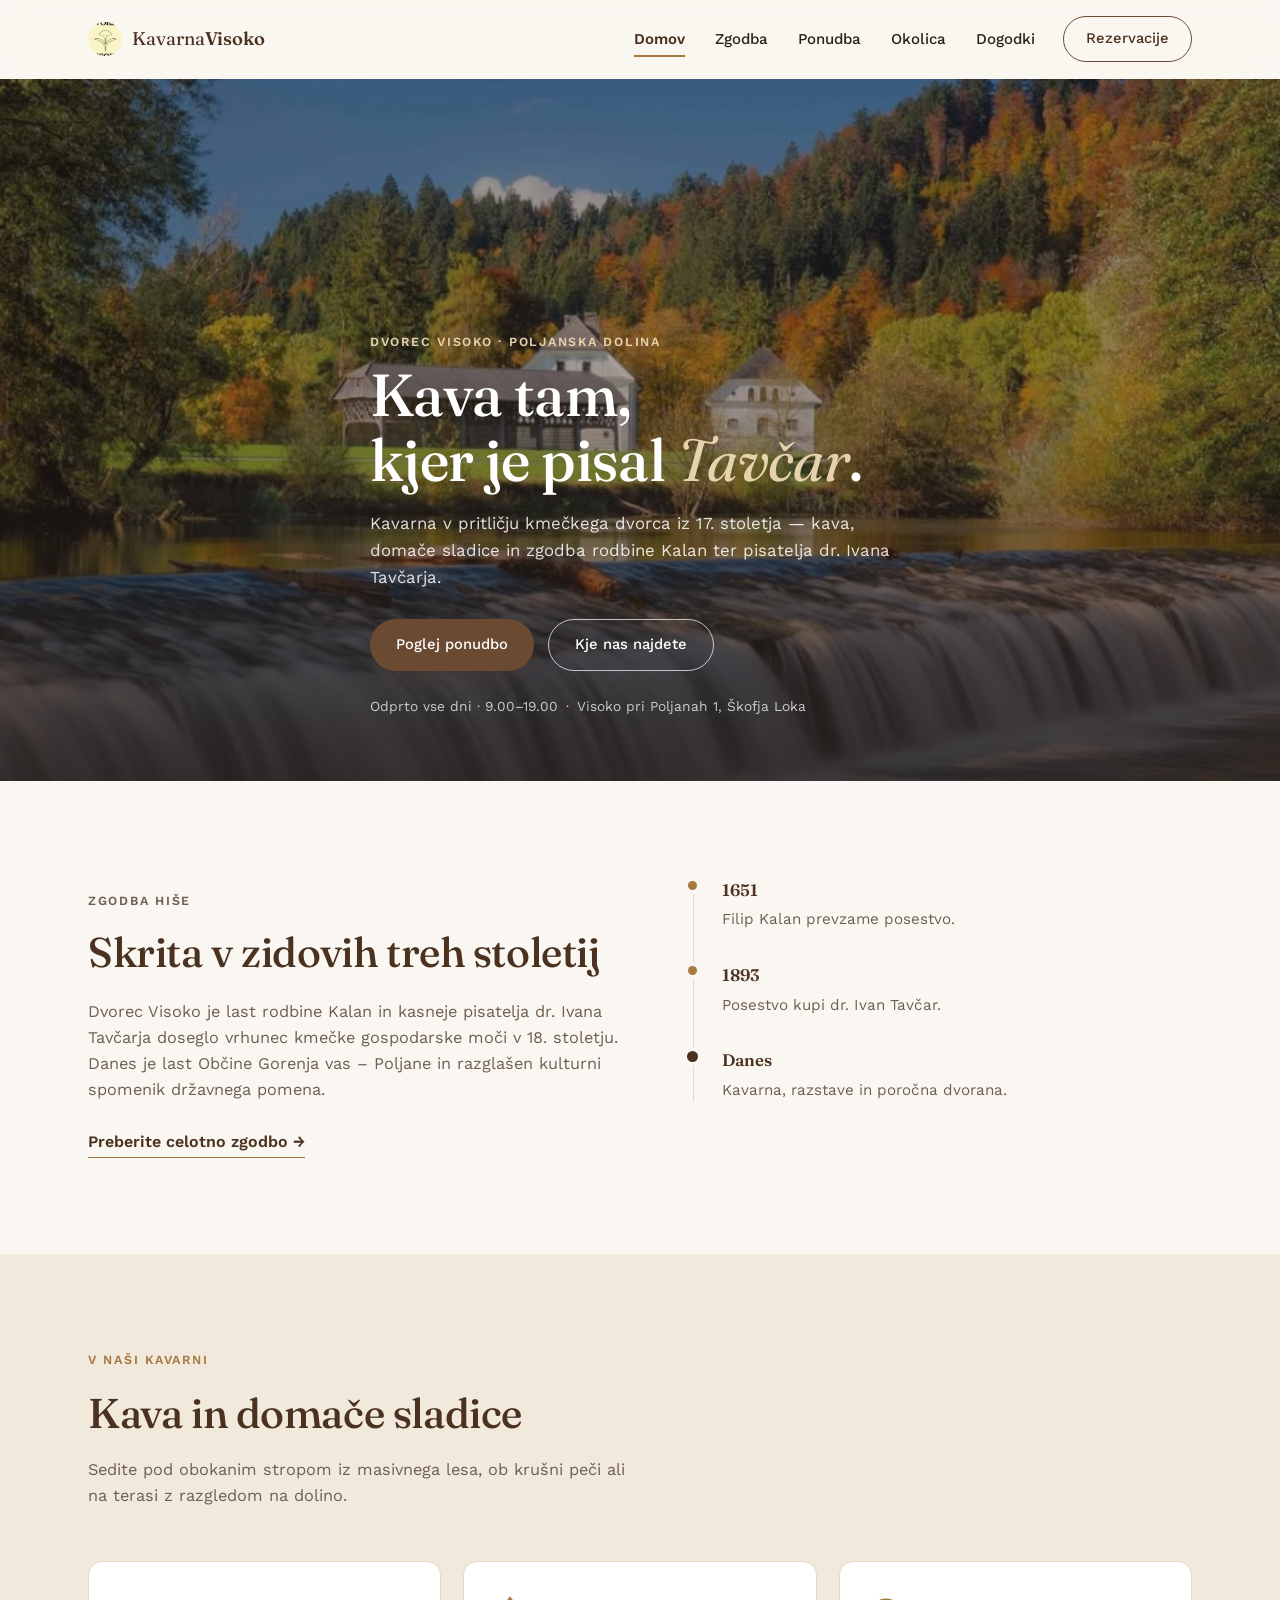
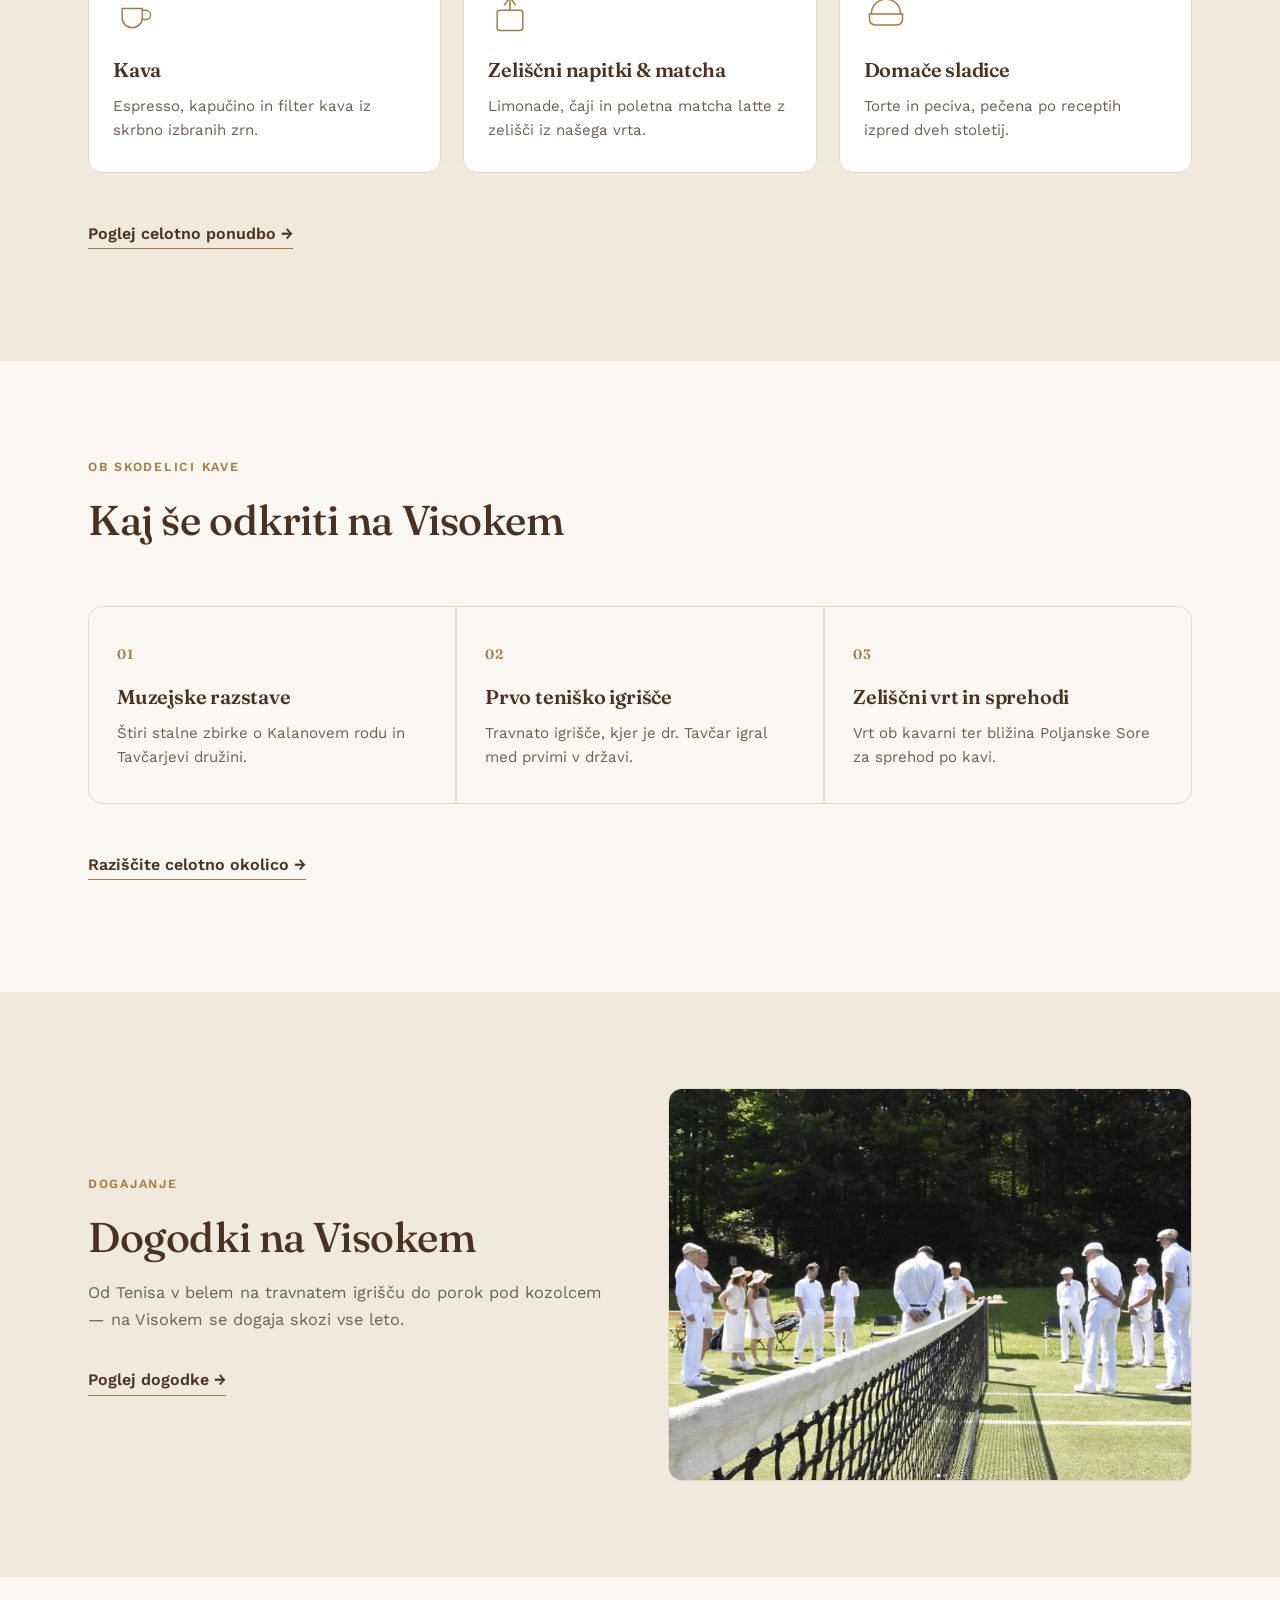
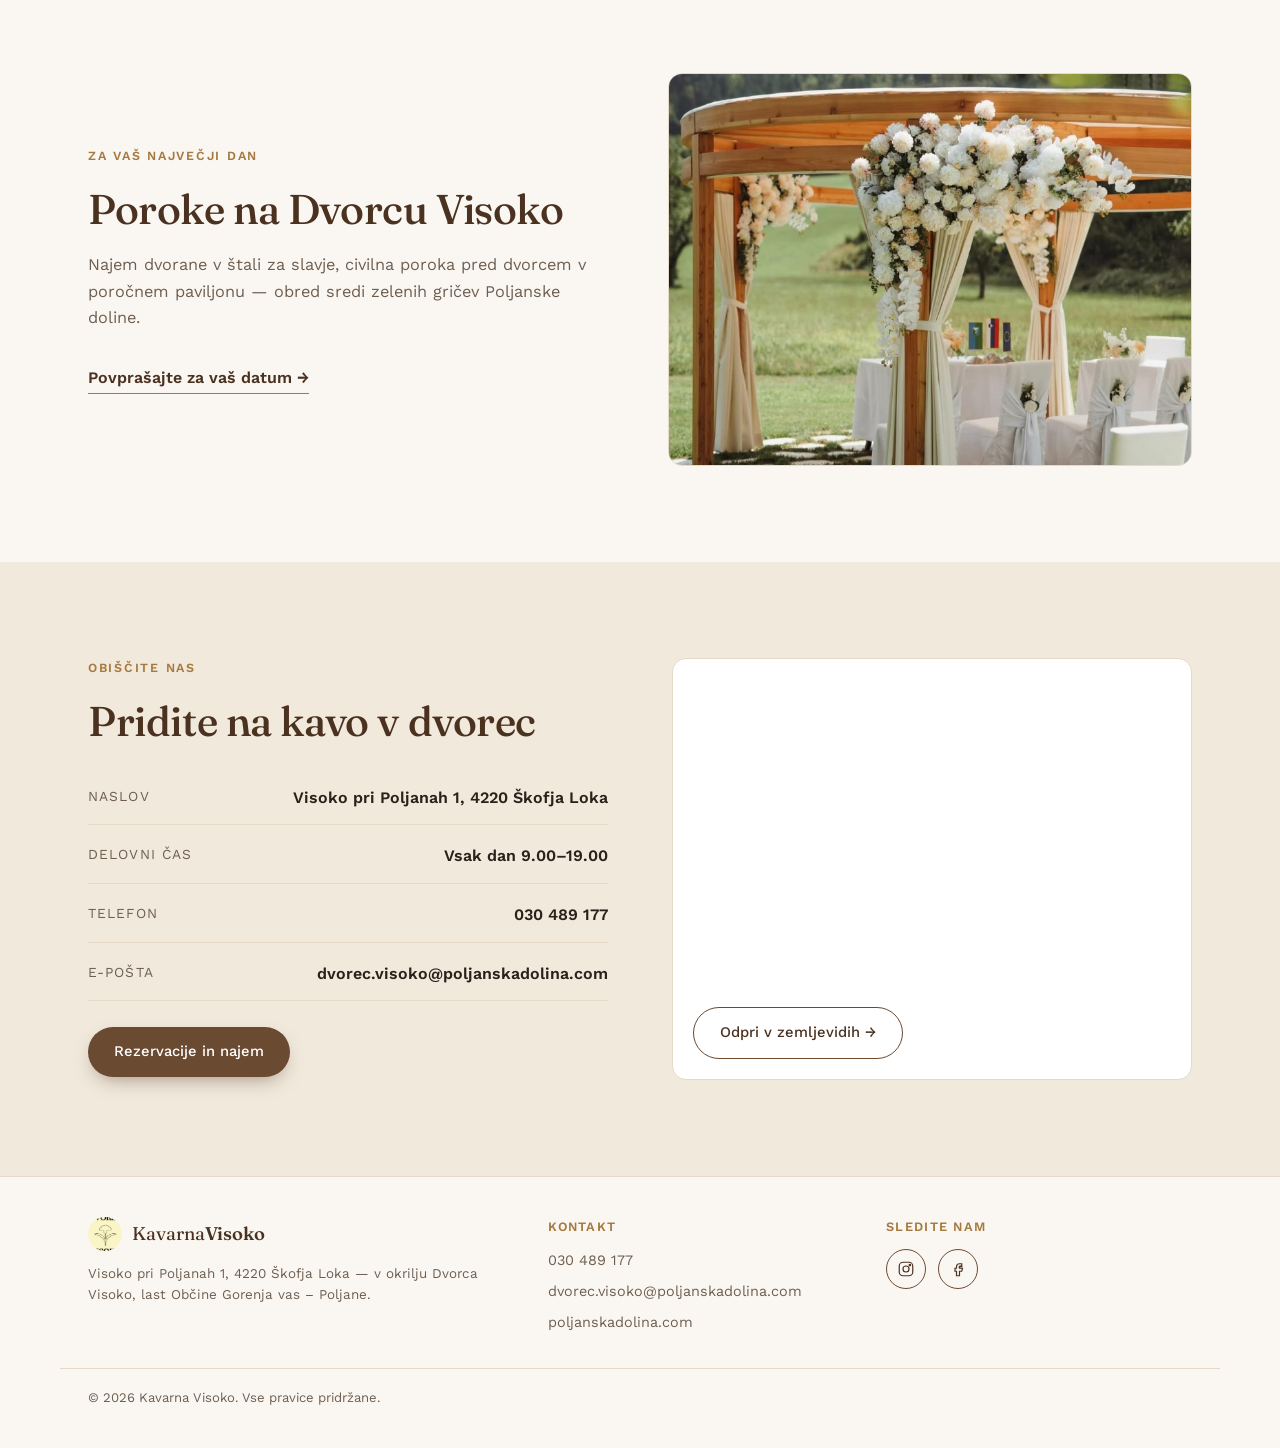
==== index.html @ 5bd72e65 "Add files via upload" ====
<!DOCTYPE html>
<html lang="sl">
<head>
<meta charset="UTF-8">
<meta name="viewport" content="width=device-width, initial-scale=1.0">
<title>Kavarna Visoko · Dvorec Visoko, Poljanska dolina</title>
<meta name="description" content="Kavarna na Dvorcu Visoko — kava, sladice, poroke in dogodki v srcu Poljanske doline.">
<link rel="preconnect" href="https://fonts.googleapis.com">
<link rel="preconnect" href="https://fonts.gstatic.com" crossorigin>
<link href="https://fonts.googleapis.com/css2?family=Fraunces:ital,opsz,wght@0,9..144,300;0,9..144,400;0,9..144,500;0,9..144,600;1,9..144,400;1,9..144,500&family=Work+Sans:wght@300;400;500;600&display=swap" rel="stylesheet">
<link rel="stylesheet" href="style.css">
</head>
<body>
<header class="site-header" id="vrh">
  <div class="wrap header-inner">
    <a href="index.html" class="brand">
      <span class="brand-mark" aria-hidden="true"><img src="slike/logo.png" alt=""></span>
      <span class="brand-text">Kavarna<em>Visoko</em></span>
    </a>
    <nav class="main-nav" aria-label="Glavni meni">
      <a href="index.html" class="active">Domov</a>
      <a href="zgodba.html">Zgodba</a>
      <a href="ponudba.html">Ponudba</a>
      <a href="okolica.html">Okolica</a>
      <a href="dogodki.html">Dogodki</a>
    </nav>
    <a href="rezervacije.html" class="btn btn-line nav-cta">Rezervacije</a>
    <button class="burger" id="burger" aria-label="Odpri meni" aria-expanded="false">
      <span></span><span></span><span></span>
    </button>
  </div>
  <nav class="mobile-nav" id="mobileNav" aria-label="Mobilni meni">
      <a href="index.html" class="active">Domov</a>
      <a href="zgodba.html">Zgodba</a>
      <a href="ponudba.html">Ponudba</a>
      <a href="okolica.html">Okolica</a>
      <a href="dogodki.html">Dogodki</a>
    <a href="rezervacije.html">Rezervacije</a>
  </nav>
</header>

<section class="hero-banner">
  <img src="slike/dvorec main.png" alt="Dvorec Visoko, Poljanska dolina" class="hero-banner-img">
  <div class="hero-banner-overlay"></div>
  <div class="wrap hero-banner-inner">
    <p class="eyebrow reveal">Dvorec Visoko &middot; Poljanska dolina</p>
    <h1 class="reveal">Kava tam,<br>kjer je pisal <em>Tavčar</em>.</h1>
    <p class="hero-lead reveal">
      Kavarna v pritličju kmečkega dvorca iz 17. stoletja &mdash; kava, domače sladice
      in zgodba rodbine Kalan ter pisatelja dr. Ivana Tavčarja.
    </p>
    <div class="hero-actions reveal">
      <a href="ponudba.html" class="btn btn-solid">Poglej ponudbo</a>
      <a href="rezervacije.html" class="btn btn-line-light">Kje nas najdete</a>
    </div>
    <div class="hero-meta reveal">
      <span>Odprto vse dni &middot; 9.00&ndash;19.00</span>
      <span class="dot">&middot;</span>
      <span>Visoko pri Poljanah 1, Škofja Loka</span>
    </div>
  </div>
</section>

<section class="section" id="zgodba">
  <div class="wrap">
    <div class="teaser-grid">
      <div class="teaser-text reveal">
        <p class="eyebrow">Zgodba hiše</p>
        <h2>Skrita v zidovih treh stoletij</h2>
        <p class="section-lead">
          Dvorec Visoko je last rodbine Kalan in kasneje pisatelja dr. Ivana Tavčarja doseglo
          vrhunec kmečke gospodarske moči v 18. stoletju. Danes je last Občine Gorenja vas &ndash;
          Poljane in razglašen kulturni spomenik državnega pomena.
        </p>
        <a href="zgodba.html" class="text-link">Preberite celotno zgodbo &rarr;</a>
      </div>
      <div class="timeline reveal" aria-label="Časovnica dvorca">
        <div class="tl-item"><span class="tl-year">1651</span><p>Filip Kalan prevzame posestvo.</p></div>
        <div class="tl-item"><span class="tl-year">1893</span><p>Posestvo kupi dr. Ivan Tavčar.</p></div>
        <div class="tl-item tl-now"><span class="tl-year">Danes</span><p>Kavarna, razstave in poročna dvorana.</p></div>
      </div>
    </div>
  </div>
</section>

<section class="section section-alt" id="ponudba">
  <div class="wrap">
    <div class="section-head reveal">
      <p class="eyebrow">V naši kavarni</p>
      <h2>Kava in domače sladice</h2>
      <p class="section-lead">Sedite pod obokanim stropom iz masivnega lesa, ob krušni peči ali na terasi z razgledom na dolino.</p>
    </div>
    <div class="menu-grid menu-grid-preview">
      <article class="menu-card reveal">
        <div class="menu-icon" aria-hidden="true"><svg viewBox="0 0 48 48"><path d="M10 18h22v10a11 11 0 0 1-11 11 11 11 0 0 1-11-11z"/><path d="M32 20h4a5 5 0 0 1 0 10h-4"/></svg></div>
        <h3>Kava</h3>
        <p>Espresso, kapučino in filter kava iz skrbno izbranih zrn.</p>
      </article>
      <article class="menu-card reveal">
        <div class="menu-icon" aria-hidden="true"><svg viewBox="0 0 48 48"><path d="M24 6v14M18 14l6-8 6 8" stroke-linecap="round" stroke-linejoin="round"/><rect x="10" y="20" width="28" height="22" rx="3"/></svg></div>
        <h3>Zeliščni napitki &amp; matcha</h3>
        <p>Limonade, čaji in poletna matcha latte z zelišči iz našega vrta.</p>
      </article>
      <article class="menu-card reveal">
        <div class="menu-icon" aria-hidden="true"><svg viewBox="0 0 48 48"><path d="M8 24c0-9 7-16 16-16s16 7 16 16"/><path d="M6 24h36v6a6 6 0 0 1-6 6H12a6 6 0 0 1-6-6z"/></svg></div>
        <h3>Domače sladice</h3>
        <p>Torte in peciva, pečena po receptih izpred dveh stoletij.</p>
      </article>
    </div>
    <p class="teaser-more reveal"><a href="ponudba.html" class="text-link">Poglej celotno ponudbo &rarr;</a></p>
  </div>
</section>

<section class="section" id="okolica">
  <div class="wrap">
    <div class="section-head reveal">
      <p class="eyebrow">Ob skodelici kave</p>
      <h2>Kaj še odkriti na Visokem</h2>
    </div>
    <div class="feature-grid feature-grid-preview">
      <article class="feature-card reveal">
        <span class="feature-num">01</span>
        <h3>Muzejske razstave</h3>
        <p>Štiri stalne zbirke o Kalanovem rodu in Tavčarjevi družini.</p>
      </article>
      <article class="feature-card reveal">
        <span class="feature-num">02</span>
        <h3>Prvo teniško igrišče</h3>
        <p>Travnato igrišče, kjer je dr. Tavčar igral med prvimi v državi.</p>
      </article>
      <article class="feature-card reveal">
        <span class="feature-num">03</span>
        <h3>Zeliščni vrt in sprehodi</h3>
        <p>Vrt ob kavarni ter bližina Poljanske Sore za sprehod po kavi.</p>
      </article>
    </div>
    <p class="teaser-more reveal"><a href="okolica.html" class="text-link">Raziščite celotno okolico &rarr;</a></p>
  </div>
</section>

<section class="section section-alt" id="dogodki-teaser">
  <div class="wrap two-col-teaser">
    <div class="reveal">
      <p class="eyebrow">Dogajanje</p>
      <h2>Dogodki na Visokem</h2>
      <p class="section-lead">Od Tenisa v belem na travnatem igrišču do porok pod kozolcem &mdash; na Visokem se dogaja skozi vse leto.</p>
      <a href="dogodki.html" class="text-link">Poglej dogodke &rarr;</a>
    </div>
    <div class="teaser-image reveal">
      <img src="slike/tenis v belem main.png" alt="Tenis v belem na Dvorcu Visoko">
    </div>
  </div>
</section>

<section class="section" id="poroke-teaser">
  <div class="wrap two-col-teaser reverse">
    <div class="teaser-image reveal">
      <img src="slike/paviljon.jpeg" alt="Poročni paviljon pred Dvorcem Visoko">
    </div>
    <div class="reveal">
      <p class="eyebrow">Za vaš največji dan</p>
      <h2>Poroke na Dvorcu Visoko</h2>
      <p class="section-lead">Najem dvorane v štali za slavje, civilna poroka pred dvorcem v poročnem paviljonu &mdash; obred sredi zelenih gričev Poljanske doline.</p>
      <a href="rezervacije.html" class="text-link">Povprašajte za vaš datum &rarr;</a>
    </div>
  </div>
</section>

<section class="section section-alt visit" id="obisk">
  <div class="wrap visit-grid">
    <div class="visit-info reveal">
      <p class="eyebrow">Obiščite nas</p>
      <h2>Pridite na kavo v dvorec</h2>
      <dl class="info-list">
        <div><dt>Naslov</dt><dd>Visoko pri Poljanah 1, 4220 Škofja Loka</dd></div>
        <div><dt>Delovni čas</dt><dd>Vsak dan 9.00&ndash;19.00</dd></div>
        <div><dt>Telefon</dt><dd>030 489 177</dd></div>
        <div><dt>E-pošta</dt><dd>dvorec.visoko@poljanskadolina.com</dd></div>
      </dl>
      <a href="rezervacije.html" class="btn btn-solid">Rezervacije in najem</a>
    </div>
    <div class="map-card reveal">
      <iframe
        class="map-embed"
        src="https://www.google.com/maps?q=Visoko+pri+Poljanah+1,+%C5%A0kofja+Loka&output=embed"
        title="Zemljevid — Dvorec Visoko"
        loading="lazy"
        referrerpolicy="no-referrer-when-downgrade">
      </iframe>
      <a href="https://www.google.com/maps/search/?api=1&query=Visoko+pri+Poljanah+1%2C+%C5%A0kofja+Loka" class="btn btn-line map-card-link">Odpri v zemljevidih &rarr;</a>
    </div>
  </div>
</section>

<footer class="site-footer">
  <div class="wrap footer-inner">
    <div class="footer-col">
      <a href="index.html" class="brand brand-footer">
        <span class="brand-mark" aria-hidden="true"><img src="slike/logo.png" alt=""></span>
        <span class="brand-text">Kavarna<em>Visoko</em></span>
      </a>
      <p class="footer-note">Visoko pri Poljanah 1, 4220 Škofja Loka &mdash; v okrilju Dvorca Visoko, last Občine Gorenja vas &ndash; Poljane.</p>
    </div>
    <div class="footer-col">
      <p class="footer-heading">Kontakt</p>
      <p class="footer-line">030 489 177</p>
      <p class="footer-line"><a href="mailto:dvorec.visoko@poljanskadolina.com">dvorec.visoko@poljanskadolina.com</a></p>
      <p class="footer-line"><a href="https://www.poljanskadolina.com/sl/">poljanskadolina.com</a></p>
    </div>
    <div class="footer-col">
      <p class="footer-heading">Sledite nam</p>
      <div class="socials">
        <a href="https://www.instagram.com/dvorec.visoko" aria-label="Instagram">
          <svg viewBox="0 0 24 24"><rect x="3" y="3" width="18" height="18" rx="5"/><circle cx="12" cy="12" r="4"/><circle cx="17.2" cy="6.8" r="1"/></svg>
        </a>
        <a href="https://www.facebook.com/profile.php?id=100085491713215" aria-label="Facebook">
          <svg viewBox="0 0 24 24"><path d="M14 9h3V5h-3a4 4 0 0 0-4 4v2H8v4h2v6h4v-6h3l1-4h-4v-2a1 1 0 0 1 1-1z"/></svg>
        </a>
      </div>
    </div>
  </div>
  <div class="wrap">
    <p class="footer-copy">&copy; 2026 Kavarna Visoko. Vse pravice pridržane.</p>
  </div>
</footer>

<script src="script.js"></script>
</body>
</html>
---- style.css ----
/* ============================================
   KAVARNA VISOKO — design tokens
   bg:      #FAF7F2  topel slonokoščen ivory
   bg-alt:  #F1E9DC  mehak pergament (izmenjujoče sekcije)
   card:    #FFFFFF  bela kartica
   ink:     #2B211B  temno espresso rjava (tekst)
   ink-soft:#6E5E50  utišana rjava (sekundarni tekst)
   brand:   #6B4A32  orehovo rjava (primarni gumbi, silhuete)
   accent:  #A5793F  toplo zlato-rjava (poudarki, linije)
   line:    #E6D9C7  las-tanke ločnice
   ============================================ */

:root{
  --bg: #FAF7F2;
  --bg-alt: #F1E9DC;
  --card: #FFFFFF;
  --ink: #2B211B;
  --ink-soft: #6E5E50;
  --brand: #6B4A32;
  --brand-dark: #4B3220;
  --accent: #A5793F;
  --line: #E6D9C7;

  --font-display: "Fraunces", "Georgia", serif;
  --font-body: "Work Sans", "Segoe UI", sans-serif;

  --wrap: 1160px;
  --radius: 14px;
}

*{ box-sizing: border-box; }
html{ scroll-behavior: smooth; }

body{
  margin: 0;
  background: var(--bg);
  color: var(--ink);
  font-family: var(--font-body);
  font-size: 16px;
  line-height: 1.6;
  -webkit-font-smoothing: antialiased;
}

@media (prefers-reduced-motion: reduce){
  html{ scroll-behavior: auto; }
  *{ animation-duration: 0.01ms !important; transition-duration: 0.01ms !important; }
}

a{ color: inherit; text-decoration: none; }

.wrap{
  max-width: var(--wrap);
  margin: 0 auto;
  padding: 0 28px;
}

h1, h2, h3{
  font-family: var(--font-display);
  font-weight: 500;
  margin: 0;
  color: var(--brand-dark);
  letter-spacing: -0.01em;
}

h2{ font-size: clamp(1.9rem, 3.4vw, 2.6rem); }
h3{ font-size: 1.25rem; font-weight: 600; }

em{
  font-style: italic;
  color: var(--accent);
  font-weight: 400;
}

.eyebrow{
  font-family: var(--font-body);
  font-size: 0.78rem;
  text-transform: uppercase;
  letter-spacing: 0.14em;
  color: var(--accent);
  font-weight: 600;
  margin: 0 0 10px;
}

.section-lead{
  color: var(--ink-soft);
  max-width: 560px;
  margin-top: 10px;
  font-size: 1.02rem;
}

/* ============ reveal on scroll ============ */
.reveal{
  opacity: 0;
  transform: translateY(16px);
  transition: opacity 0.7s ease, transform 0.7s ease;
}
.reveal.is-visible{
  opacity: 1;
  transform: translateY(0);
}

/* ============ buttons ============ */
.btn{
  display: inline-flex;
  align-items: center;
  justify-content: center;
  padding: 13px 26px;
  border-radius: 999px;
  font-size: 0.92rem;
  font-weight: 500;
  transition: transform 0.25s ease, background 0.25s ease, color 0.25s ease, box-shadow 0.25s ease;
  white-space: nowrap;
}
.btn-solid{
  background: var(--brand);
  color: #fff;
  box-shadow: 0 8px 20px -8px rgba(75, 50, 32, 0.55);
}
.btn-solid:hover{
  background: var(--brand-dark);
  transform: translateY(-2px);
}
.btn-line{
  border: 1.4px solid var(--brand);
  color: var(--brand-dark);
}
.btn-line:hover{
  background: var(--brand);
  color: #fff;
  transform: translateY(-2px);
}

.text-link{
  display: inline-block;
  margin-top: 18px;
  font-weight: 600;
  color: var(--brand-dark);
  border-bottom: 1.4px solid var(--accent);
  padding-bottom: 2px;
}
.text-link:hover{ color: var(--accent); }

/* ============ header ============ */
.site-header{
  position: sticky;
  top: 0;
  z-index: 100;
  background: rgba(250, 247, 242, 0.86);
  backdrop-filter: blur(10px);
  border-bottom: 1px solid transparent;
  transition: border-color 0.3s ease, box-shadow 0.3s ease;
}
.site-header.scrolled{
  border-color: var(--line);
  box-shadow: 0 6px 20px -16px rgba(43, 33, 27, 0.3);
}

.header-inner{
  display: flex;
  align-items: center;
  gap: 28px;
  padding-top: 16px;
  padding-bottom: 16px;
}

.brand{
  display: flex;
  align-items: center;
  gap: 10px;
  font-family: var(--font-display);
  font-size: 1.15rem;
  color: var(--brand-dark);
  margin-right: auto;
}
.brand-mark{ width: 26px; height: 26px; color: var(--accent); display: inline-flex; }
.brand-mark svg{ width: 100%; height: 100%; }
.brand-text em{ color: var(--brand-dark); font-style: normal; font-weight: 600; }

.main-nav{
  display: flex;
  gap: 30px;
  font-size: 0.94rem;
  font-weight: 500;
}
.main-nav a{ position: relative; color: var(--ink); }
.main-nav a::after{
  content: "";
  position: absolute;
  left: 0; right: 0; bottom: -6px;
  height: 1.5px;
  background: var(--accent);
  transform: scaleX(0);
  transform-origin: right;
  transition: transform 0.3s ease;
}
.main-nav a:hover::after{ transform: scaleX(1); transform-origin: left; }

.nav-cta{ padding: 10px 22px; }

.burger{
  display: none;
  flex-direction: column;
  justify-content: center;
  gap: 5px;
  width: 34px;
  height: 34px;
  background: none;
  border: none;
  cursor: pointer;
}
.burger span{
  height: 1.6px;
  background: var(--brand-dark);
  border-radius: 2px;
  transition: transform 0.3s ease, opacity 0.3s ease;
}
.burger.open span:nth-child(1){ transform: translateY(6.6px) rotate(45deg); }
.burger.open span:nth-child(2){ opacity: 0; }
.burger.open span:nth-child(3){ transform: translateY(-6.6px) rotate(-45deg); }

.mobile-nav{
  display: none;
  flex-direction: column;
  padding: 6px 28px 20px;
  gap: 4px;
}
.mobile-nav.open{ display: flex; }
.mobile-nav a{
  padding: 12px 0;
  border-bottom: 1px solid var(--line);
  font-weight: 500;
}

/* ============ hero banner (fotografija dvorca, brez ilustracij) ============ */
.hero-banner{
  position: relative;
  min-height: 78vh;
  display: flex;
  align-items: flex-end;
  overflow: hidden;
}
.hero-banner-img{
  position: absolute;
  inset: 0;
  width: 100%;
  height: 100%;
  object-fit: cover;
  object-position: center 40%;
}
.hero-banner-overlay{
  position: absolute;
  inset: 0;
  background: linear-gradient(180deg, rgba(43,33,27,0.42) 0%, rgba(43,33,27,0.38) 40%, rgba(43,33,27,0.82) 100%);
}
.hero-banner-inner{
  position: relative;
  z-index: 2;
  max-width: 700px;
  padding-top: 60px;
  padding-bottom: 64px;
}
.hero-banner .eyebrow{ color: #E7D2AE; }
.hero-banner h1{
  color: #fff;
  font-size: clamp(2.3rem, 5.2vw, 3.7rem);
  line-height: 1.1;
  margin-bottom: 18px;
}
.hero-banner h1 em{ color: #E7D2AE; }
.hero-banner .hero-lead{
  color: rgba(255,255,255,0.86);
  font-size: 1.05rem;
  max-width: 540px;
  margin-bottom: 28px;
}
.hero-banner .hero-actions{
  display: flex;
  gap: 14px;
  flex-wrap: wrap;
  margin-bottom: 24px;
}
.btn-line-light{
  border: 1.4px solid rgba(255,255,255,0.7);
  color: #fff;
}
.btn-line-light:hover{
  background: #fff;
  color: var(--brand-dark);
}
.hero-banner .hero-meta{
  font-size: 0.86rem;
  color: rgba(255,255,255,0.75);
  display: flex;
  gap: 8px;
  flex-wrap: wrap;
}
.hero-banner .hero-meta .dot{ color: #E7D2AE; }

/* ============ sections ============ */
.section{ padding: 96px 0; }
.section-alt{ background: var(--bg-alt); }

.section-head{ max-width: 640px; margin-bottom: 52px; }

/* ============ zgodba / timeline ============ */
.story-grid{
  display: grid;
  grid-template-columns: 1.05fr 1fr;
  gap: 64px;
  align-items: start;
}
.story-text p{
  color: var(--ink-soft);
  margin: 0 0 18px;
}

.timeline{
  position: relative;
  padding-left: 28px;
  border-left: 1.5px solid var(--line);
}
.tl-item{
  position: relative;
  padding-bottom: 30px;
}
.tl-item:last-child{ padding-bottom: 0; }
.tl-item::before{
  content: "";
  position: absolute;
  left: -33.5px;
  top: 4px;
  width: 9px;
  height: 9px;
  border-radius: 50%;
  background: var(--accent);
  box-shadow: 0 0 0 4px var(--bg);
}
.tl-item.tl-now::before{
  background: var(--brand-dark);
  width: 11px;
  height: 11px;
  left: -34.5px;
}
.tl-year{
  display: block;
  font-family: var(--font-display);
  font-weight: 600;
  color: var(--brand-dark);
  font-size: 1.05rem;
  margin-bottom: 4px;
}
.tl-item p{ margin: 0; color: var(--ink-soft); font-size: 0.95rem; }

/* ============ menu grid ============ */
.menu-grid{
  display: grid;
  grid-template-columns: repeat(4, 1fr);
  gap: 22px;
}
.menu-card{
  background: var(--card);
  border: 1px solid var(--line);
  border-radius: var(--radius);
  padding: 30px 24px;
  transition: transform 0.3s ease, box-shadow 0.3s ease, border-color 0.3s ease;
}
.menu-card:hover{
  transform: translateY(-6px);
  box-shadow: 0 20px 40px -24px rgba(43, 33, 27, 0.35);
  border-color: var(--accent);
}
.menu-icon{
  width: 44px; height: 44px;
  margin-bottom: 18px;
  color: var(--accent);
}
.menu-icon svg{
  width: 100%; height: 100%;
  fill: none;
  stroke: currentColor;
  stroke-width: 1.6;
}
.menu-card h3{ margin-bottom: 8px; }
.menu-card p{ margin: 0; color: var(--ink-soft); font-size: 0.94rem; }

/* ============ okolica / feature grid ============ */
.feature-grid{
  display: grid;
  grid-template-columns: repeat(3, 1fr);
  gap: 2px;
  background: var(--line);
  border: 1px solid var(--line);
  border-radius: var(--radius);
  overflow: hidden;
}
.feature-card{
  background: var(--bg);
  padding: 34px 28px;
  position: relative;
}
.feature-num{
  font-family: var(--font-display);
  font-size: 0.85rem;
  color: var(--accent);
  font-weight: 600;
  letter-spacing: 0.06em;
}
.feature-card h3{ margin: 14px 0 8px; }
.feature-card p{ margin: 0; color: var(--ink-soft); font-size: 0.94rem; }

/* ============ obišči nas ============ */
.visit-grid{
  display: grid;
  grid-template-columns: 1fr 1fr;
  gap: 64px;
  align-items: start;
}
.info-list{
  margin: 30px 0 26px;
  display: grid;
  gap: 18px;
}
.info-list div{
  display: flex;
  justify-content: space-between;
  gap: 16px;
  padding-bottom: 14px;
  border-bottom: 1px solid var(--line);
}
.info-list dt{
  color: var(--ink-soft);
  font-size: 0.86rem;
  text-transform: uppercase;
  letter-spacing: 0.08em;
}
.info-list dd{
  margin: 0;
  font-weight: 600;
  text-align: right;
}

.socials{ display: flex; gap: 12px; }
.socials a{
  width: 40px; height: 40px;
  border-radius: 50%;
  border: 1.4px solid var(--brand);
  display: flex; align-items: center; justify-content: center;
  color: var(--brand-dark);
  transition: background 0.25s ease, color 0.25s ease, transform 0.25s ease;
}
.socials a svg{ width: 18px; height: 18px; fill: none; stroke: currentColor; stroke-width: 1.6; }
.socials a:hover{ background: var(--brand); color: #fff; transform: translateY(-2px); }

.visit-form{
  background: var(--card);
  border: 1px solid var(--line);
  border-radius: var(--radius);
  padding: 34px;
  display: grid;
  gap: 18px;
}
.form-title{
  font-family: var(--font-display);
  font-size: 1.15rem;
  font-weight: 600;
  color: var(--brand-dark);
  margin: 0 0 6px;
}
.visit-form label{ display: grid; gap: 8px; font-size: 0.88rem; color: var(--ink-soft); font-weight: 500; }
.visit-form input,
.visit-form textarea{
  font-family: var(--font-body);
  font-size: 0.96rem;
  padding: 12px 14px;
  border-radius: 9px;
  border: 1px solid var(--line);
  background: var(--bg);
  color: var(--ink);
  resize: vertical;
}
.visit-form input:focus,
.visit-form textarea:focus{
  outline: none;
  border-color: var(--accent);
  box-shadow: 0 0 0 3px rgba(165, 121, 63, 0.16);
}
.visit-form .btn{ justify-self: start; margin-top: 4px; }
.form-status{
  font-family: var(--font-display);
  font-size: 1rem;
  font-weight: 500;
  line-height: 1.5;
  margin: 6px 0 0;
  padding-top: 14px;
  border-top: 1px solid var(--line);
  color: var(--ink-soft);
}
.form-status-ok{ color: var(--brand-dark); }
.form-status-ok::before{ content: "✓ "; color: var(--accent); }
.form-status-error{ color: #8C4A3D; }

/* ============ footer ============ */
.site-footer{
  border-top: 1px solid var(--line);
  padding: 40px 0;
}
.footer-inner{
  display: flex;
  align-items: center;
  justify-content: space-between;
  flex-wrap: wrap;
  gap: 14px;
}
.brand-footer{ margin-right: 0; }
.footer-note, .footer-copy{
  color: var(--ink-soft);
  font-size: 0.84rem;
  margin: 0;
}

/* ============ logo image ============ */
.brand-mark{ width: 34px; height: 34px; border-radius: 50%; overflow: hidden; display: inline-flex; }
.brand-mark img{ width: 100%; height: 100%; object-fit: cover; }

/* ============ active nav ============ */
.main-nav a.active,
.mobile-nav a.active{ color: var(--brand-dark); font-weight: 600; }
.main-nav a.active::after{ transform: scaleX(1); }

/* ============ inner page hero ============ */
.page-hero{
  padding: 64px 0 20px;
  max-width: 760px;
}
.page-hero h1{
  font-size: clamp(2.1rem, 4.4vw, 3.1rem);
  line-height: 1.12;
  margin: 10px 0 18px;
}
.page-hero .hero-lead{ color: var(--ink-soft); max-width: 600px; }

/* ============ home teaser sections ============ */
.teaser-grid{
  display: grid;
  grid-template-columns: 1.1fr 1fr;
  gap: 56px;
  align-items: start;
}
.teaser-text p{ color: var(--ink-soft); margin: 14px 0 8px; }
.teaser-more{ margin-top: 30px; }

.two-col-teaser{
  display: grid;
  grid-template-columns: 1fr 1fr;
  gap: 56px;
  align-items: center;
}
.two-col-teaser.reverse{ direction: rtl; }
.two-col-teaser.reverse > *{ direction: ltr; }
.teaser-image{
  border-radius: var(--radius);
  overflow: hidden;
  border: 1px solid var(--line);
  aspect-ratio: 4 / 3;
}
.teaser-image img{ width: 100%; height: 100%; object-fit: cover; display: block; }

/* menu preview card with image */
.menu-grid-preview{ grid-template-columns: repeat(3, 1fr); }
.menu-card-image{ padding: 0; overflow: hidden; display: flex; flex-direction: column; }
.menu-card-image img{ width: 100%; aspect-ratio: 4/3; object-fit: cover; display: block; }
.menu-card-body{ padding: 22px 22px 26px; }
.menu-card-body p{ margin: 0; color: var(--ink-soft); font-size: 0.94rem; }

.feature-grid-preview{ grid-template-columns: repeat(3, 1fr); }

/* ============ feature highlight (ponudba / okolica) ============ */
.feature-highlight{
  display: grid;
  grid-template-columns: 1fr 1fr;
  gap: 48px;
  align-items: center;
  margin-top: 70px;
  padding-top: 60px;
  border-top: 1px solid var(--line);
}
.feature-highlight.reverse{ direction: rtl; }
.feature-highlight.reverse > *{ direction: ltr; }
.feature-highlight-image{
  border-radius: var(--radius);
  overflow: hidden;
  border: 1px solid var(--line);
}
.feature-highlight-image img{ width: 100%; display: block; object-fit: cover; }
.feature-highlight-text p.section-lead{ margin-bottom: 18px; }

/* ============ event cards (dogodki) ============ */
.event-card{
  display: grid;
  grid-template-columns: 1fr 1.1fr;
  gap: 48px;
  align-items: center;
  padding: 44px 0;
  border-bottom: 1px solid var(--line);
}
.event-card:first-of-type{ padding-top: 0; }
.event-card.reverse{ direction: rtl; }
.event-card.reverse > *{ direction: ltr; }
.event-card-image{
  border-radius: var(--radius);
  overflow: hidden;
  border: 1px solid var(--line);
}
.event-card-image img{ width: 100%; display: block; object-fit: cover; }
.event-card-body p{ color: var(--ink-soft); margin: 14px 0; }
.event-note{
  padding-top: 44px;
  max-width: 640px;
}

/* ============ venue cards (rezervacije) ============ */
.venue-grid{
  display: grid;
  grid-template-columns: repeat(3, 1fr);
  gap: 22px;
}
.venue-card{
  background: var(--card);
  border: 1px solid var(--line);
  border-radius: var(--radius);
  padding: 30px 26px;
  transition: transform 0.3s ease, box-shadow 0.3s ease, border-color 0.3s ease;
}
.venue-card:hover{
  transform: translateY(-6px);
  box-shadow: 0 20px 40px -24px rgba(43, 33, 27, 0.35);
  border-color: var(--accent);
}
.venue-card h3{ margin: 6px 0 10px; }
.venue-card p{ margin: 0; color: var(--ink-soft); font-size: 0.94rem; }

.visit-form select{
  font-family: var(--font-body);
  font-size: 0.96rem;
  padding: 12px 14px;
  border-radius: 9px;
  border: 1px solid var(--line);
  background: var(--bg);
  color: var(--ink);
}
.map-card{
  background: var(--card);
  border: 1px solid var(--line);
  border-radius: var(--radius);
  padding: 14px;
  align-self: start;
  display: flex;
  flex-direction: column;
  gap: 14px;
}
.map-embed{
  width: 100%;
  height: 320px;
  border: 0;
  border-radius: 10px;
  display: block;
  filter: grayscale(0.15) contrast(1.02);
}
.map-card-link{ align-self: flex-start; margin: 0 6px 6px; }

/* ============ footer (multi-column) ============ */
.footer-inner{
  display: grid;
  grid-template-columns: 1.4fr 1fr 1fr;
  gap: 32px;
  padding-bottom: 26px;
  border-bottom: 1px solid var(--line);
  align-items: start;
}
.footer-col .brand-footer{ margin-bottom: 12px; }
.footer-heading{
  font-size: 0.8rem;
  text-transform: uppercase;
  letter-spacing: 0.1em;
  color: var(--accent);
  font-weight: 600;
  margin: 0 0 12px;
}
.footer-line{ margin: 0 0 8px; color: var(--ink-soft); font-size: 0.9rem; }
.footer-line a:hover{ color: var(--brand-dark); }
.footer-copy{ padding-top: 18px; color: var(--ink-soft); font-size: 0.82rem; margin: 0; }

/* ============ booking selector (rezervacije) ============ */
.booking-layout{
  display: grid;
  grid-template-columns: 0.85fr 1.15fr;
  gap: 40px;
  align-items: stretch;
}
.booking-list{
  display: flex;
  flex-direction: column;
  gap: 10px;
}
.booking-item{
  text-align: left;
  background: var(--card);
  border: 1px solid var(--line);
  border-radius: 12px;
  padding: 20px 22px;
  font-family: var(--font-body);
  font-size: 1.02rem;
  font-weight: 500;
  color: var(--ink-soft);
  cursor: pointer;
  transition: border-color 0.25s ease, background 0.25s ease, color 0.25s ease, transform 0.25s ease;
}
.booking-item:hover{
  border-color: var(--accent);
  transform: translateX(2px);
}
.booking-item.active{
  background: var(--brand);
  border-color: var(--brand);
  color: #fff;
  font-weight: 600;
}
.booking-visual{
  position: relative;
  border-radius: var(--radius);
  overflow: hidden;
  border: 1px solid var(--line);
  min-height: 380px;
  background: var(--bg-alt);
}
.booking-visual img{
  width: 100%;
  height: 100%;
  object-fit: cover;
  position: absolute;
  inset: 0;
  transition: opacity 0.45s ease, transform 0.45s ease;
}
.booking-visual.is-switching img{
  opacity: 0;
  transform: translateX(28px);
}
.booking-visual-caption{
  position: absolute;
  left: 0; right: 0; bottom: 0;
  padding: 26px 28px;
  background: linear-gradient(180deg, rgba(43,33,27,0) 0%, rgba(43,33,27,0.82) 100%);
  color: #fff;
}
.booking-visual-caption h3{ color: #fff; margin-bottom: 6px; }
.booking-visual-caption p{ margin: 0; font-size: 0.92rem; color: rgba(255,255,255,0.9); max-width: 460px; }

/* ============ keyboard focus ============ */
a:focus-visible,
button:focus-visible,
input:focus-visible,
textarea:focus-visible{
  outline: 2px solid var(--accent);
  outline-offset: 3px;
}

/* ============ responsive ============ */
@media (max-width: 980px){
  .menu-grid{ grid-template-columns: repeat(2, 1fr); }
  .feature-grid{ grid-template-columns: repeat(2, 1fr); }
  .story-grid, .visit-grid{ grid-template-columns: 1fr; gap: 44px; }
  .teaser-grid, .two-col-teaser, .feature-highlight, .event-card{ grid-template-columns: 1fr; gap: 32px; }
  .two-col-teaser.reverse, .event-card.reverse, .feature-highlight.reverse{ direction: ltr; }
  .booking-layout{ grid-template-columns: 1fr; }
  .booking-visual{ min-height: 300px; order: -1; }
  .menu-grid-preview, .feature-grid-preview{ grid-template-columns: repeat(2, 1fr); }
  .venue-grid{ grid-template-columns: 1fr 1fr; }
  .footer-inner{ grid-template-columns: 1fr 1fr; }
}

@media (max-width: 760px){
  .main-nav, .nav-cta{ display: none; }
  .burger{ display: flex; }
  .hero-banner{ min-height: 62vh; align-items: flex-end; }
  .menu-grid{ grid-template-columns: 1fr; }
  .feature-grid{ grid-template-columns: 1fr; }
  .menu-grid-preview, .feature-grid-preview{ grid-template-columns: 1fr; }
  .venue-grid{ grid-template-columns: 1fr; }
  .footer-inner{ grid-template-columns: 1fr; }
  .section{ padding: 68px 0; }
  .info-list dd{ text-align: left; }
  .info-list div{ flex-direction: column; gap: 4px; }
}
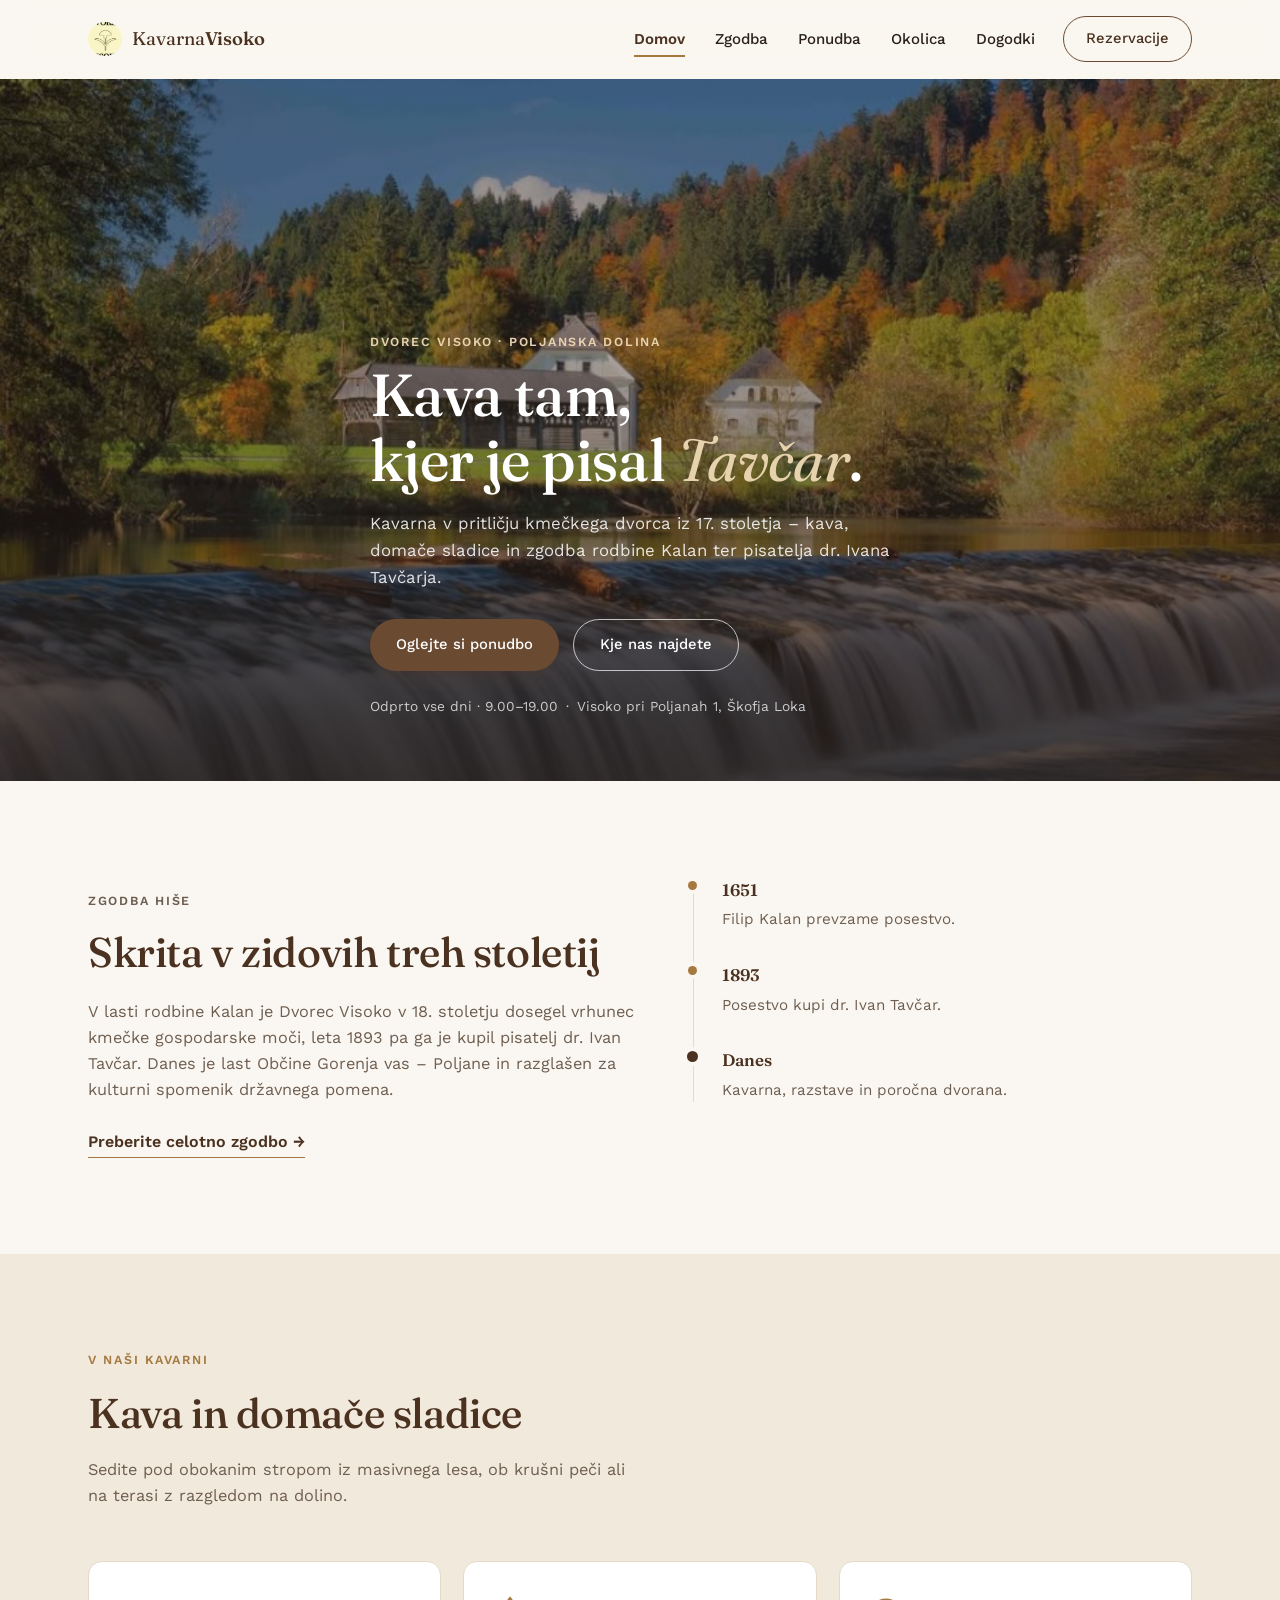
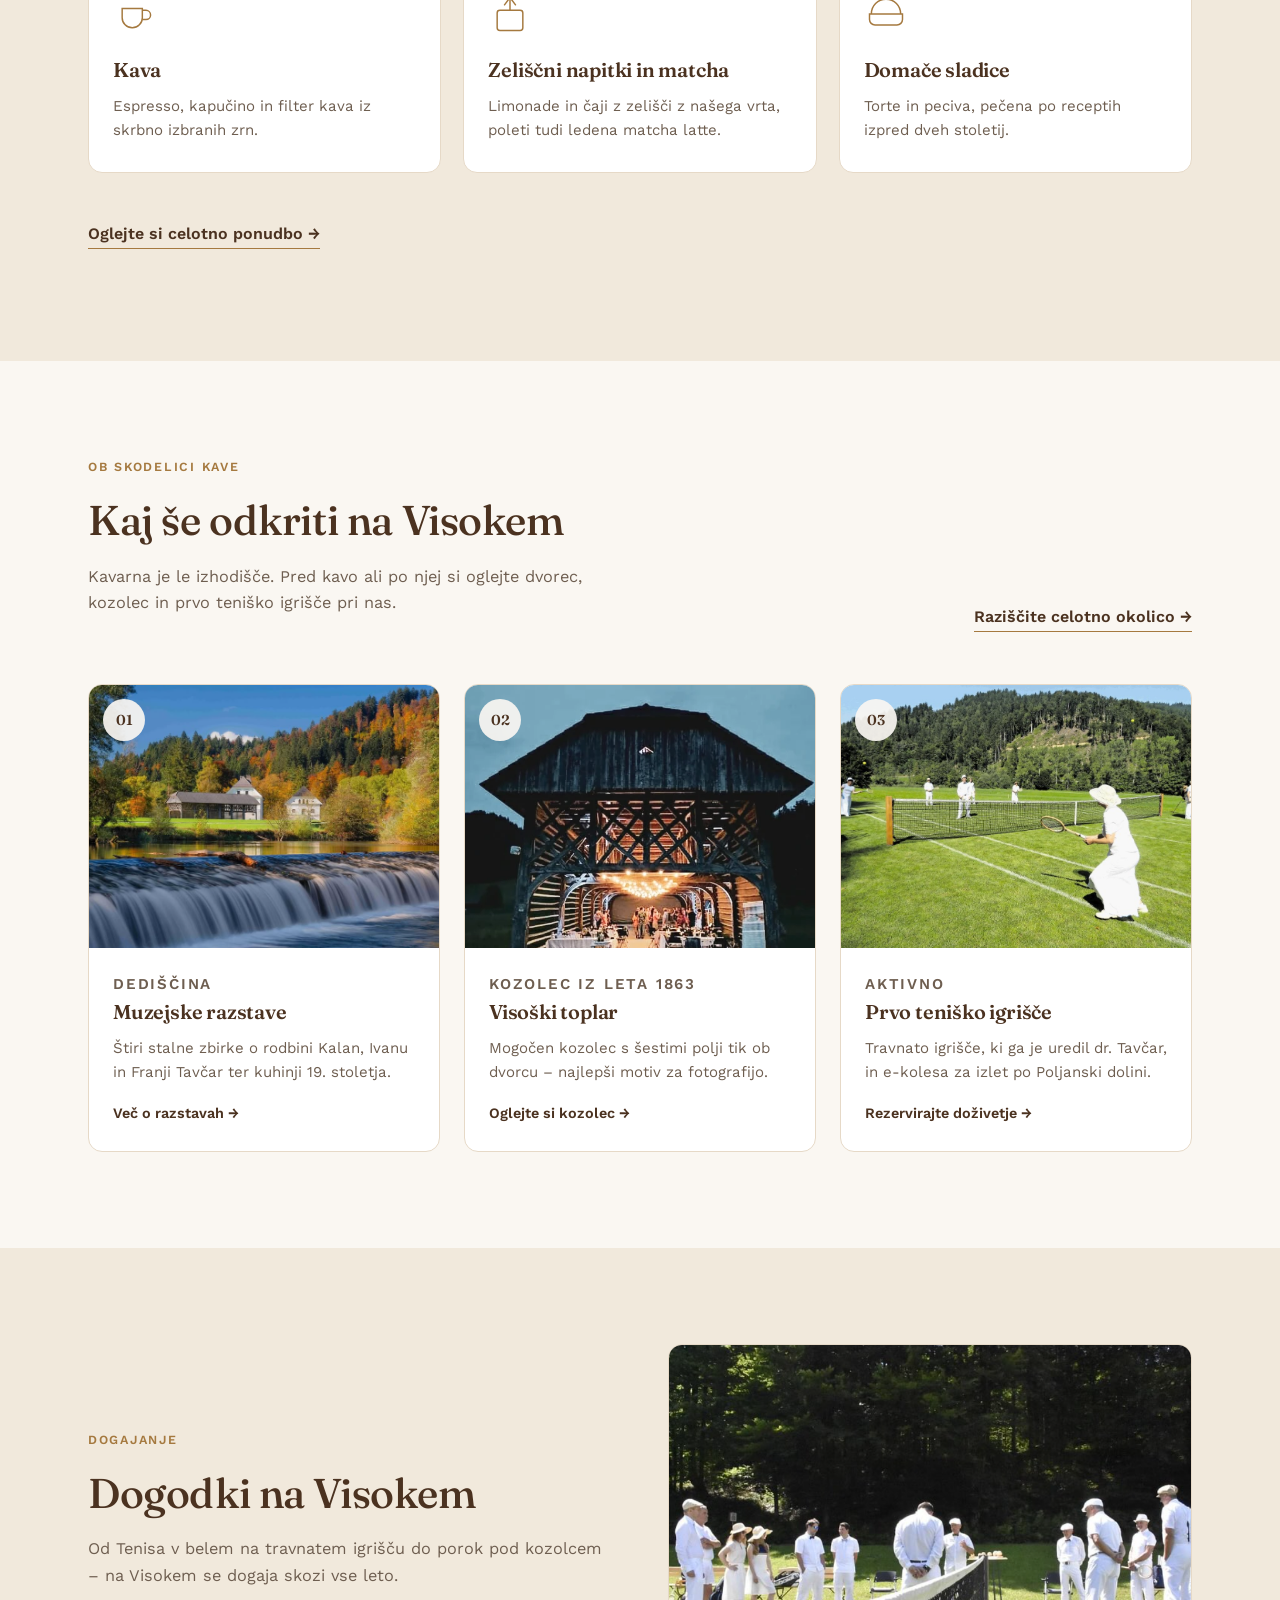
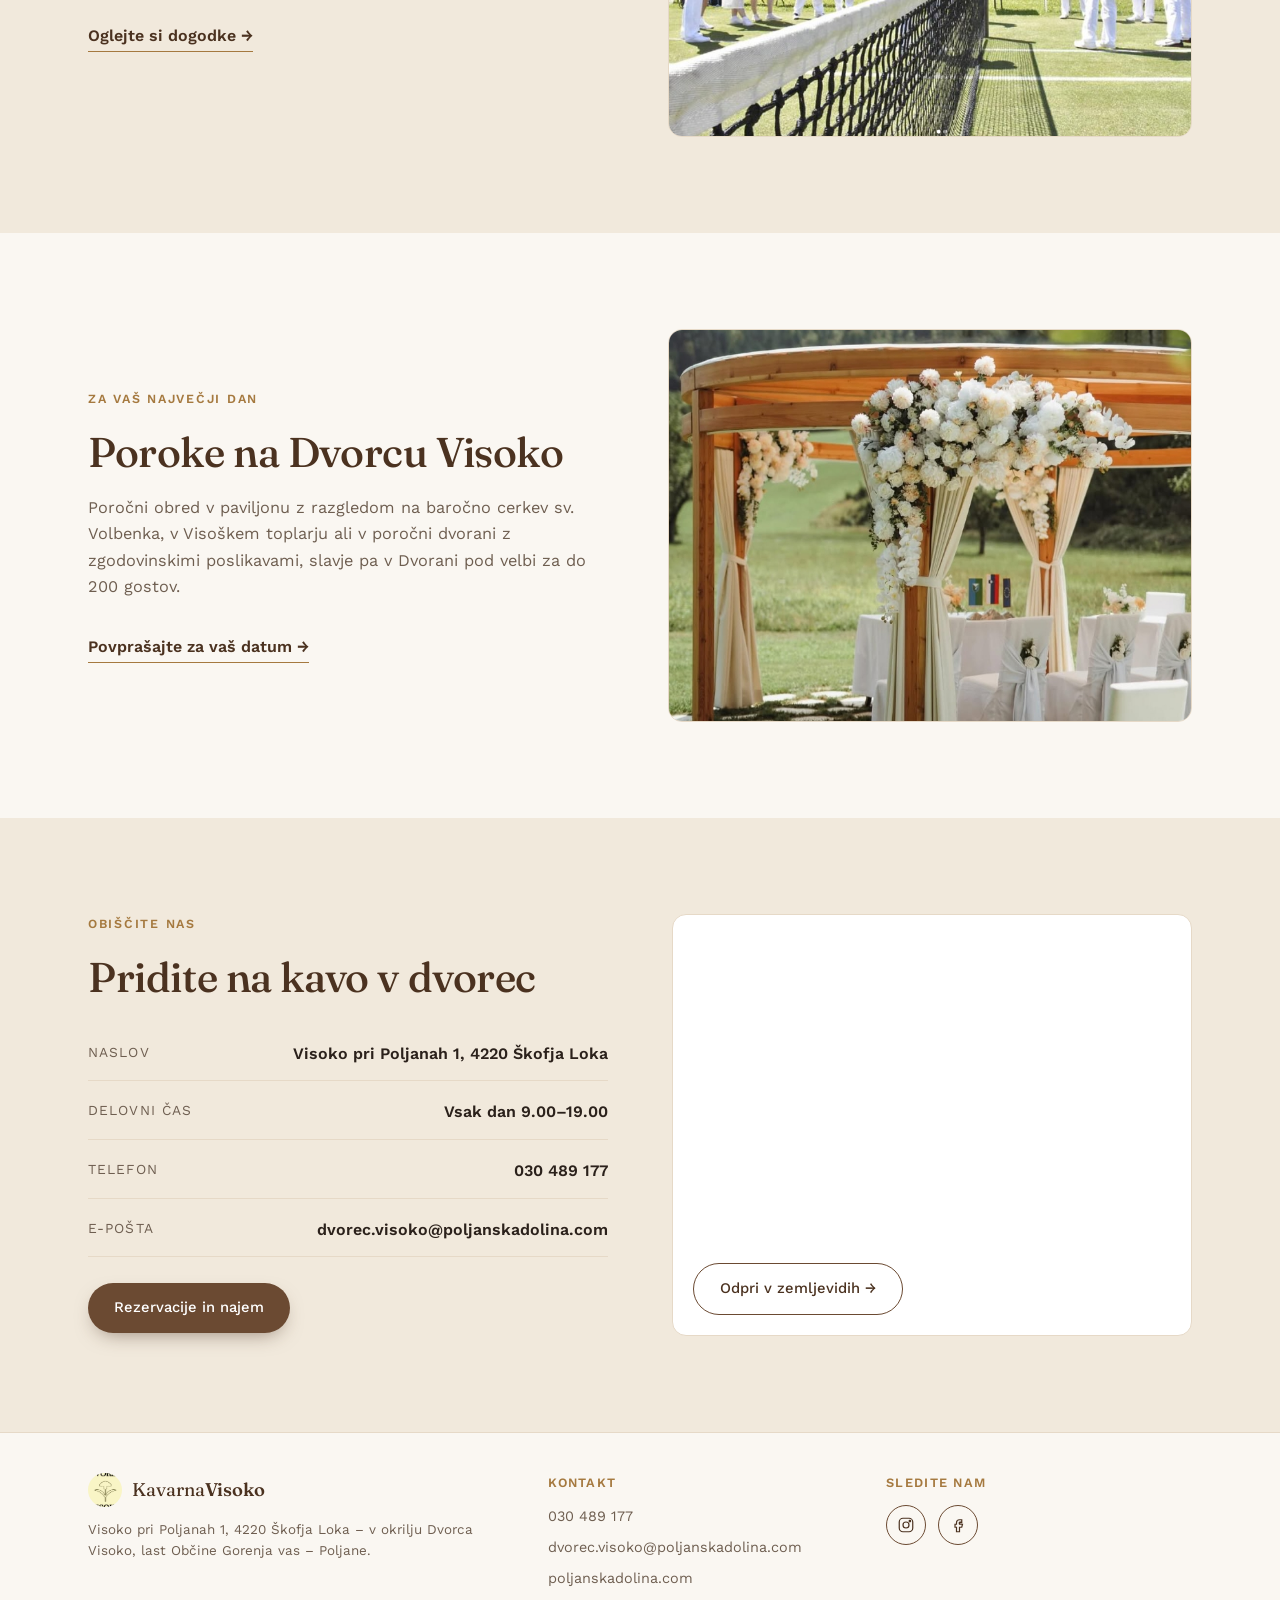
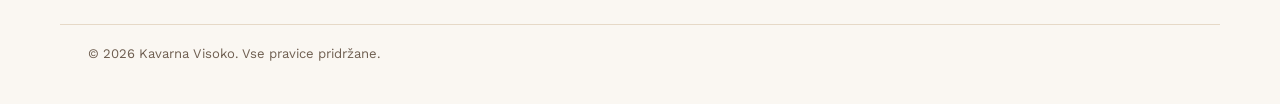
==== commit 4f20b529: "Add files via upload" ====
--- a/index.html
+++ b/index.html
@@ -1,229 +1,279 @@
-<!DOCTYPE html>
+<!doctype html>
 <html lang="sl">
-<head>
-<meta charset="UTF-8">
-<meta name="viewport" content="width=device-width, initial-scale=1.0">
-<title>Kavarna Visoko · Dvorec Visoko, Poljanska dolina</title>
-<meta name="description" content="Kavarna na Dvorcu Visoko — kava, sladice, poroke in dogodki v srcu Poljanske doline.">
-<link rel="preconnect" href="https://fonts.googleapis.com">
-<link rel="preconnect" href="https://fonts.gstatic.com" crossorigin>
-<link href="https://fonts.googleapis.com/css2?family=Fraunces:ital,opsz,wght@0,9..144,300;0,9..144,400;0,9..144,500;0,9..144,600;1,9..144,400;1,9..144,500&family=Work+Sans:wght@300;400;500;600&display=swap" rel="stylesheet">
-<link rel="stylesheet" href="style.css">
-</head>
-<body>
-<header class="site-header" id="vrh">
-  <div class="wrap header-inner">
-    <a href="index.html" class="brand">
-      <span class="brand-mark" aria-hidden="true"><img src="slike/logo.png" alt=""></span>
-      <span class="brand-text">Kavarna<em>Visoko</em></span>
-    </a>
-    <nav class="main-nav" aria-label="Glavni meni">
-      <a href="index.html" class="active">Domov</a>
-      <a href="zgodba.html">Zgodba</a>
-      <a href="ponudba.html">Ponudba</a>
-      <a href="okolica.html">Okolica</a>
-      <a href="dogodki.html">Dogodki</a>
-    </nav>
-    <a href="rezervacije.html" class="btn btn-line nav-cta">Rezervacije</a>
-    <button class="burger" id="burger" aria-label="Odpri meni" aria-expanded="false">
-      <span></span><span></span><span></span>
-    </button>
-  </div>
-  <nav class="mobile-nav" id="mobileNav" aria-label="Mobilni meni">
-      <a href="index.html" class="active">Domov</a>
-      <a href="zgodba.html">Zgodba</a>
-      <a href="ponudba.html">Ponudba</a>
-      <a href="okolica.html">Okolica</a>
-      <a href="dogodki.html">Dogodki</a>
-    <a href="rezervacije.html">Rezervacije</a>
-  </nav>
-</header>
-
-<section class="hero-banner">
-  <img src="slike/dvorec main.png" alt="Dvorec Visoko, Poljanska dolina" class="hero-banner-img">
-  <div class="hero-banner-overlay"></div>
-  <div class="wrap hero-banner-inner">
-    <p class="eyebrow reveal">Dvorec Visoko &middot; Poljanska dolina</p>
-    <h1 class="reveal">Kava tam,<br>kjer je pisal <em>Tavčar</em>.</h1>
-    <p class="hero-lead reveal">
-      Kavarna v pritličju kmečkega dvorca iz 17. stoletja &mdash; kava, domače sladice
-      in zgodba rodbine Kalan ter pisatelja dr. Ivana Tavčarja.
-    </p>
-    <div class="hero-actions reveal">
-      <a href="ponudba.html" class="btn btn-solid">Poglej ponudbo</a>
-      <a href="rezervacije.html" class="btn btn-line-light">Kje nas najdete</a>
-    </div>
-    <div class="hero-meta reveal">
-      <span>Odprto vse dni &middot; 9.00&ndash;19.00</span>
-      <span class="dot">&middot;</span>
-      <span>Visoko pri Poljanah 1, Škofja Loka</span>
-    </div>
-  </div>
-</section>
-
-<section class="section" id="zgodba">
-  <div class="wrap">
-    <div class="teaser-grid">
-      <div class="teaser-text reveal">
-        <p class="eyebrow">Zgodba hiše</p>
-        <h2>Skrita v zidovih treh stoletij</h2>
-        <p class="section-lead">
-          Dvorec Visoko je last rodbine Kalan in kasneje pisatelja dr. Ivana Tavčarja doseglo
-          vrhunec kmečke gospodarske moči v 18. stoletju. Danes je last Občine Gorenja vas &ndash;
-          Poljane in razglašen kulturni spomenik državnega pomena.
+  <head>
+    <meta charset="UTF-8" />
+    <meta name="viewport" content="width=device-width,initial-scale=1" />
+    <title>Kavarna Visoko · Dvorec Visoko, Poljanska dolina</title>
+    <meta name="description" content="Kavarna na Dvorcu Visoko – kava, sladice, poroke in dogodki v srcu Poljanske doline." />
+    <link rel="preconnect" href="https://fonts.googleapis.com" />
+    <link rel="preconnect" href="https://fonts.gstatic.com" crossorigin />
+    <link
+      href="https://fonts.googleapis.com/css2?family=Fraunces:ital,opsz,wght@0,9..144,300;0,9..144,400;0,9..144,500;0,9..144,600;1,9..144,400;1,9..144,500&family=Work+Sans:wght@300;400;500;600&display=swap"
+      rel="stylesheet"
+    />
+    <link rel="stylesheet" href="style.min.css" />
+  </head>
+  <body>
+    <header class="site-header" id="vrh">
+      <div class="wrap header-inner">
+        <a href="index.html" class="brand"
+          ><span class="brand-mark" aria-hidden="true"><img src="slike/logo.png" alt="" /></span
+          ><span class="brand-text">Kavarna<em>Visoko</em></span></a
+        >
+        <nav class="main-nav" aria-label="Glavni meni">
+          <a href="index.html" class="active">Domov</a> <a href="zgodba.html">Zgodba</a> <a href="ponudba.html">Ponudba</a>
+          <a href="okolica.html">Okolica</a> <a href="dogodki.html">Dogodki</a>
+        </nav>
+        <a href="rezervacije.html" class="btn btn-line nav-cta">Rezervacije</a>
+        <button class="burger" id="burger" aria-label="Odpri meni" aria-expanded="false"><span></span><span></span><span></span></button>
+      </div>
+      <nav class="mobile-nav" id="mobileNav" aria-label="Mobilni meni">
+        <a href="index.html" class="active">Domov</a> <a href="zgodba.html">Zgodba</a> <a href="ponudba.html">Ponudba</a>
+        <a href="okolica.html">Okolica</a> <a href="dogodki.html">Dogodki</a> <a href="rezervacije.html">Rezervacije</a>
+      </nav>
+    </header>
+    <section class="hero-banner">
+      <img src="slike/dvorec main.png" alt="Dvorec Visoko, Poljanska dolina" class="hero-banner-img" />
+      <div class="hero-banner-overlay"></div>
+      <div class="wrap hero-banner-inner">
+        <p class="eyebrow reveal">Dvorec Visoko &middot; Poljanska dolina</p>
+        <h1 class="reveal">Kava tam,<br />kjer je pisal <em>Tavčar</em>.</h1>
+        <p class="hero-lead reveal">
+          Kavarna v pritličju kmečkega dvorca iz 17. stoletja &ndash; kava, domače sladice in zgodba rodbine Kalan ter pisatelja dr. Ivana
+          Tavčarja.
         </p>
-        <a href="zgodba.html" class="text-link">Preberite celotno zgodbo &rarr;</a>
-      </div>
-      <div class="timeline reveal" aria-label="Časovnica dvorca">
-        <div class="tl-item"><span class="tl-year">1651</span><p>Filip Kalan prevzame posestvo.</p></div>
-        <div class="tl-item"><span class="tl-year">1893</span><p>Posestvo kupi dr. Ivan Tavčar.</p></div>
-        <div class="tl-item tl-now"><span class="tl-year">Danes</span><p>Kavarna, razstave in poročna dvorana.</p></div>
-      </div>
-    </div>
-  </div>
-</section>
-
-<section class="section section-alt" id="ponudba">
-  <div class="wrap">
-    <div class="section-head reveal">
-      <p class="eyebrow">V naši kavarni</p>
-      <h2>Kava in domače sladice</h2>
-      <p class="section-lead">Sedite pod obokanim stropom iz masivnega lesa, ob krušni peči ali na terasi z razgledom na dolino.</p>
-    </div>
-    <div class="menu-grid menu-grid-preview">
-      <article class="menu-card reveal">
-        <div class="menu-icon" aria-hidden="true"><svg viewBox="0 0 48 48"><path d="M10 18h22v10a11 11 0 0 1-11 11 11 11 0 0 1-11-11z"/><path d="M32 20h4a5 5 0 0 1 0 10h-4"/></svg></div>
-        <h3>Kava</h3>
-        <p>Espresso, kapučino in filter kava iz skrbno izbranih zrn.</p>
-      </article>
-      <article class="menu-card reveal">
-        <div class="menu-icon" aria-hidden="true"><svg viewBox="0 0 48 48"><path d="M24 6v14M18 14l6-8 6 8" stroke-linecap="round" stroke-linejoin="round"/><rect x="10" y="20" width="28" height="22" rx="3"/></svg></div>
-        <h3>Zeliščni napitki &amp; matcha</h3>
-        <p>Limonade, čaji in poletna matcha latte z zelišči iz našega vrta.</p>
-      </article>
-      <article class="menu-card reveal">
-        <div class="menu-icon" aria-hidden="true"><svg viewBox="0 0 48 48"><path d="M8 24c0-9 7-16 16-16s16 7 16 16"/><path d="M6 24h36v6a6 6 0 0 1-6 6H12a6 6 0 0 1-6-6z"/></svg></div>
-        <h3>Domače sladice</h3>
-        <p>Torte in peciva, pečena po receptih izpred dveh stoletij.</p>
-      </article>
-    </div>
-    <p class="teaser-more reveal"><a href="ponudba.html" class="text-link">Poglej celotno ponudbo &rarr;</a></p>
-  </div>
-</section>
-
-<section class="section" id="okolica">
-  <div class="wrap">
-    <div class="section-head reveal">
-      <p class="eyebrow">Ob skodelici kave</p>
-      <h2>Kaj še odkriti na Visokem</h2>
-    </div>
-    <div class="feature-grid feature-grid-preview">
-      <article class="feature-card reveal">
-        <span class="feature-num">01</span>
-        <h3>Muzejske razstave</h3>
-        <p>Štiri stalne zbirke o Kalanovem rodu in Tavčarjevi družini.</p>
-      </article>
-      <article class="feature-card reveal">
-        <span class="feature-num">02</span>
-        <h3>Prvo teniško igrišče</h3>
-        <p>Travnato igrišče, kjer je dr. Tavčar igral med prvimi v državi.</p>
-      </article>
-      <article class="feature-card reveal">
-        <span class="feature-num">03</span>
-        <h3>Zeliščni vrt in sprehodi</h3>
-        <p>Vrt ob kavarni ter bližina Poljanske Sore za sprehod po kavi.</p>
-      </article>
-    </div>
-    <p class="teaser-more reveal"><a href="okolica.html" class="text-link">Raziščite celotno okolico &rarr;</a></p>
-  </div>
-</section>
-
-<section class="section section-alt" id="dogodki-teaser">
-  <div class="wrap two-col-teaser">
-    <div class="reveal">
-      <p class="eyebrow">Dogajanje</p>
-      <h2>Dogodki na Visokem</h2>
-      <p class="section-lead">Od Tenisa v belem na travnatem igrišču do porok pod kozolcem &mdash; na Visokem se dogaja skozi vse leto.</p>
-      <a href="dogodki.html" class="text-link">Poglej dogodke &rarr;</a>
-    </div>
-    <div class="teaser-image reveal">
-      <img src="slike/tenis v belem main.png" alt="Tenis v belem na Dvorcu Visoko">
-    </div>
-  </div>
-</section>
-
-<section class="section" id="poroke-teaser">
-  <div class="wrap two-col-teaser reverse">
-    <div class="teaser-image reveal">
-      <img src="slike/paviljon.jpeg" alt="Poročni paviljon pred Dvorcem Visoko">
-    </div>
-    <div class="reveal">
-      <p class="eyebrow">Za vaš največji dan</p>
-      <h2>Poroke na Dvorcu Visoko</h2>
-      <p class="section-lead">Najem dvorane v štali za slavje, civilna poroka pred dvorcem v poročnem paviljonu &mdash; obred sredi zelenih gričev Poljanske doline.</p>
-      <a href="rezervacije.html" class="text-link">Povprašajte za vaš datum &rarr;</a>
-    </div>
-  </div>
-</section>
-
-<section class="section section-alt visit" id="obisk">
-  <div class="wrap visit-grid">
-    <div class="visit-info reveal">
-      <p class="eyebrow">Obiščite nas</p>
-      <h2>Pridite na kavo v dvorec</h2>
-      <dl class="info-list">
-        <div><dt>Naslov</dt><dd>Visoko pri Poljanah 1, 4220 Škofja Loka</dd></div>
-        <div><dt>Delovni čas</dt><dd>Vsak dan 9.00&ndash;19.00</dd></div>
-        <div><dt>Telefon</dt><dd>030 489 177</dd></div>
-        <div><dt>E-pošta</dt><dd>dvorec.visoko@poljanskadolina.com</dd></div>
-      </dl>
-      <a href="rezervacije.html" class="btn btn-solid">Rezervacije in najem</a>
-    </div>
-    <div class="map-card reveal">
-      <iframe
-        class="map-embed"
-        src="https://www.google.com/maps?q=Visoko+pri+Poljanah+1,+%C5%A0kofja+Loka&output=embed"
-        title="Zemljevid — Dvorec Visoko"
-        loading="lazy"
-        referrerpolicy="no-referrer-when-downgrade">
-      </iframe>
-      <a href="https://www.google.com/maps/search/?api=1&query=Visoko+pri+Poljanah+1%2C+%C5%A0kofja+Loka" class="btn btn-line map-card-link">Odpri v zemljevidih &rarr;</a>
-    </div>
-  </div>
-</section>
-
-<footer class="site-footer">
-  <div class="wrap footer-inner">
-    <div class="footer-col">
-      <a href="index.html" class="brand brand-footer">
-        <span class="brand-mark" aria-hidden="true"><img src="slike/logo.png" alt=""></span>
-        <span class="brand-text">Kavarna<em>Visoko</em></span>
-      </a>
-      <p class="footer-note">Visoko pri Poljanah 1, 4220 Škofja Loka &mdash; v okrilju Dvorca Visoko, last Občine Gorenja vas &ndash; Poljane.</p>
-    </div>
-    <div class="footer-col">
-      <p class="footer-heading">Kontakt</p>
-      <p class="footer-line">030 489 177</p>
-      <p class="footer-line"><a href="mailto:dvorec.visoko@poljanskadolina.com">dvorec.visoko@poljanskadolina.com</a></p>
-      <p class="footer-line"><a href="https://www.poljanskadolina.com/sl/">poljanskadolina.com</a></p>
-    </div>
-    <div class="footer-col">
-      <p class="footer-heading">Sledite nam</p>
-      <div class="socials">
-        <a href="https://www.instagram.com/dvorec.visoko" aria-label="Instagram">
-          <svg viewBox="0 0 24 24"><rect x="3" y="3" width="18" height="18" rx="5"/><circle cx="12" cy="12" r="4"/><circle cx="17.2" cy="6.8" r="1"/></svg>
-        </a>
-        <a href="https://www.facebook.com/profile.php?id=100085491713215" aria-label="Facebook">
-          <svg viewBox="0 0 24 24"><path d="M14 9h3V5h-3a4 4 0 0 0-4 4v2H8v4h2v6h4v-6h3l1-4h-4v-2a1 1 0 0 1 1-1z"/></svg>
-        </a>
-      </div>
-    </div>
-  </div>
-  <div class="wrap">
-    <p class="footer-copy">&copy; 2026 Kavarna Visoko. Vse pravice pridržane.</p>
-  </div>
-</footer>
-
-<script src="script.js"></script>
-</body>
-</html>+        <div class="hero-actions reveal">
+          <a href="ponudba.html" class="btn btn-solid">Oglejte si ponudbo</a>
+          <a href="rezervacije.html" class="btn btn-line-light">Kje nas najdete</a>
+        </div>
+        <div class="hero-meta reveal">
+          <span>Odprto vse dni &middot; 9.00&ndash;19.00</span> <span class="dot">&middot;</span>
+          <span>Visoko pri Poljanah 1, Škofja Loka</span>
+        </div>
+      </div>
+    </section>
+    <section class="section" id="zgodba">
+      <div class="wrap">
+        <div class="teaser-grid">
+          <div class="teaser-text reveal">
+            <p class="eyebrow">Zgodba hiše</p>
+            <h2>Skrita v zidovih treh stoletij</h2>
+            <p class="section-lead">
+              V lasti rodbine Kalan je Dvorec Visoko v 18. stoletju dosegel vrhunec kmečke gospodarske moči, leta 1893 pa ga je kupil
+              pisatelj dr. Ivan Tavčar. Danes je last Občine Gorenja vas &ndash; Poljane in razglašen za kulturni spomenik državnega pomena.
+            </p>
+            <a href="zgodba.html" class="text-link">Preberite celotno zgodbo &rarr;</a>
+          </div>
+          <div class="timeline reveal" aria-label="Časovnica dvorca">
+            <div class="tl-item">
+              <span class="tl-year">1651</span>
+              <p>Filip Kalan prevzame posestvo.</p>
+            </div>
+            <div class="tl-item">
+              <span class="tl-year">1893</span>
+              <p>Posestvo kupi dr. Ivan Tavčar.</p>
+            </div>
+            <div class="tl-item tl-now">
+              <span class="tl-year">Danes</span>
+              <p>Kavarna, razstave in poročna dvorana.</p>
+            </div>
+          </div>
+        </div>
+      </div>
+    </section>
+    <section class="section section-alt" id="ponudba">
+      <div class="wrap">
+        <div class="section-head reveal">
+          <p class="eyebrow">V naši kavarni</p>
+          <h2>Kava in domače sladice</h2>
+          <p class="section-lead">Sedite pod obokanim stropom iz masivnega lesa, ob krušni peči ali na terasi z razgledom na dolino.</p>
+        </div>
+        <div class="menu-grid menu-grid-preview">
+          <article class="menu-card reveal">
+            <div class="menu-icon" aria-hidden="true">
+              <svg viewBox="0 0 48 48">
+                <path d="M10 18h22v10a11 11 0 0 1-11 11 11 11 0 0 1-11-11z" />
+                <path d="M32 20h4a5 5 0 0 1 0 10h-4" />
+              </svg>
+            </div>
+            <h3>Kava</h3>
+            <p>Espresso, kapučino in filter kava iz skrbno izbranih zrn.</p>
+          </article>
+          <article class="menu-card reveal">
+            <div class="menu-icon" aria-hidden="true">
+              <svg viewBox="0 0 48 48">
+                <path d="M24 6v14M18 14l6-8 6 8" stroke-linecap="round" stroke-linejoin="round" />
+                <rect x="10" y="20" width="28" height="22" rx="3" />
+              </svg>
+            </div>
+            <h3>Zeliščni napitki in matcha</h3>
+            <p>Limonade in čaji z zelišči z našega vrta, poleti tudi ledena matcha latte.</p>
+          </article>
+          <article class="menu-card reveal">
+            <div class="menu-icon" aria-hidden="true">
+              <svg viewBox="0 0 48 48">
+                <path d="M8 24c0-9 7-16 16-16s16 7 16 16" />
+                <path d="M6 24h36v6a6 6 0 0 1-6 6H12a6 6 0 0 1-6-6z" />
+              </svg>
+            </div>
+            <h3>Domače sladice</h3>
+            <p>Torte in peciva, pečena po receptih izpred dveh stoletij.</p>
+          </article>
+        </div>
+        <p class="teaser-more reveal"><a href="ponudba.html" class="text-link">Oglejte si celotno ponudbo &rarr;</a></p>
+      </div>
+    </section>
+    <section class="section" id="okolica">
+      <div class="wrap">
+        <div class="section-head discover-head reveal">
+          <div>
+            <p class="eyebrow">Ob skodelici kave</p>
+            <h2>Kaj še odkriti na Visokem</h2>
+            <p class="section-lead">Kavarna je le izhodišče. Pred kavo ali po njej si oglejte dvorec, kozolec in prvo teniško igrišče pri nas.</p>
+          </div>
+          <a href="okolica.html" class="text-link discover-all">Raziščite celotno okolico &rarr;</a>
+        </div>
+        <div class="discover-grid">
+          <a href="okolica.html#dediscina" class="discover-card reveal">
+            <div class="discover-image">
+              <img src="slike/dvorec main.png" alt="Dvorec Visoko" loading="lazy" />
+              <span class="discover-num">01</span>
+            </div>
+            <div class="discover-body">
+              <p class="discover-tag">Dediščina</p>
+              <h3>Muzejske razstave</h3>
+              <p>Štiri stalne zbirke o rodbini Kalan, Ivanu in Franji Tavčar ter kuhinji 19. stoletja.</p>
+              <span class="discover-more">Več o razstavah &rarr;</span>
+            </div>
+          </a>
+          <a href="okolica.html#kozolec" class="discover-card reveal">
+            <div class="discover-image">
+              <img src="slike/kozolec.png" alt="Kozolec toplar ob Dvorcu Visoko" loading="lazy" />
+              <span class="discover-num">02</span>
+            </div>
+            <div class="discover-body">
+              <p class="discover-tag">Kozolec iz leta 1863</p>
+              <h3>Visoški toplar</h3>
+              <p>Mogočen kozolec s šestimi polji tik ob dvorcu &ndash; najlepši motiv za fotografijo.</p>
+              <span class="discover-more">Oglejte si kozolec &rarr;</span>
+            </div>
+          </a>
+          <a href="okolica.html#dozivetja" class="discover-card reveal">
+            <div class="discover-image">
+              <img src="slike/tenis v belem side.png" alt="Travnato teniško igrišče na Visokem" loading="lazy" />
+              <span class="discover-num">03</span>
+            </div>
+            <div class="discover-body">
+              <p class="discover-tag">Aktivno</p>
+              <h3>Prvo teniško igrišče</h3>
+              <p>Travnato igrišče, ki ga je uredil dr. Tavčar, in e-kolesa za izlet po Poljanski dolini.</p>
+              <span class="discover-more">Rezervirajte doživetje &rarr;</span>
+            </div>
+          </a>
+        </div>
+      </div>
+    </section>
+    <section class="section section-alt" id="dogodki-teaser">
+      <div class="wrap two-col-teaser">
+        <div class="reveal">
+          <p class="eyebrow">Dogajanje</p>
+          <h2>Dogodki na Visokem</h2>
+          <p class="section-lead">
+            Od Tenisa v belem na travnatem igrišču do porok pod kozolcem &ndash; na Visokem se dogaja skozi vse leto.
+          </p>
+          <a href="dogodki.html" class="text-link">Oglejte si dogodke &rarr;</a>
+        </div>
+        <div class="teaser-image reveal"><img src="slike/tenis v belem main.png" alt="Tenis v belem na Dvorcu Visoko" /></div>
+      </div>
+    </section>
+    <section class="section" id="poroke-teaser">
+      <div class="wrap two-col-teaser reverse">
+        <div class="teaser-image reveal"><img src="slike/paviljon.jpeg" alt="Poročni paviljon pred Dvorcem Visoko" /></div>
+        <div class="reveal">
+          <p class="eyebrow">Za vaš največji dan</p>
+          <h2>Poroke na Dvorcu Visoko</h2>
+          <p class="section-lead">
+            Poročni obred v paviljonu z razgledom na baročno cerkev sv. Volbenka, v Visoškem toplarju ali v poročni dvorani z zgodovinskimi poslikavami, slavje pa v Dvorani pod velbi za do 200 gostov.
+          </p>
+          <a href="rezervacije.html" class="text-link">Povprašajte za vaš datum &rarr;</a>
+        </div>
+      </div>
+    </section>
+    <section class="section section-alt visit" id="obisk">
+      <div class="wrap visit-grid">
+        <div class="visit-info reveal">
+          <p class="eyebrow">Obiščite nas</p>
+          <h2>Pridite na kavo v dvorec</h2>
+          <dl class="info-list">
+            <div>
+              <dt>Naslov</dt>
+              <dd>Visoko pri Poljanah 1, 4220 Škofja Loka</dd>
+            </div>
+            <div>
+              <dt>Delovni čas</dt>
+              <dd>Vsak dan 9.00&ndash;19.00</dd>
+            </div>
+            <div>
+              <dt>Telefon</dt>
+              <dd>030 489 177</dd>
+            </div>
+            <div>
+              <dt>E-pošta</dt>
+              <dd>dvorec.visoko@poljanskadolina.com</dd>
+            </div>
+          </dl>
+          <a href="rezervacije.html" class="btn btn-solid">Rezervacije in najem</a>
+        </div>
+        <div class="map-card reveal">
+          <iframe
+            class="map-embed"
+            src="https://www.google.com/maps?q=Visoko+pri+Poljanah+1,+%C5%A0kofja+Loka&output=embed"
+            title="Zemljevid – Dvorec Visoko"
+            loading="lazy"
+            referrerpolicy="no-referrer-when-downgrade"
+          ></iframe
+          ><a
+            href="https://www.google.com/maps/search/?api=1&query=Visoko+pri+Poljanah+1%2C+%C5%A0kofja+Loka"
+            class="btn btn-line map-card-link"
+            >Odpri v zemljevidih &rarr;</a
+          >
+        </div>
+      </div>
+    </section>
+    <footer class="site-footer">
+      <div class="wrap footer-inner">
+        <div class="footer-col">
+          <a href="index.html" class="brand brand-footer"
+            ><span class="brand-mark" aria-hidden="true"><img src="slike/logo.png" alt="" /></span
+            ><span class="brand-text">Kavarna<em>Visoko</em></span></a
+          >
+          <p class="footer-note">
+            Visoko pri Poljanah 1, 4220 Škofja Loka &ndash; v okrilju Dvorca Visoko, last Občine Gorenja vas &ndash; Poljane.
+          </p>
+        </div>
+        <div class="footer-col">
+          <p class="footer-heading">Kontakt</p>
+          <p class="footer-line">030 489 177</p>
+          <p class="footer-line"><a href="mailto:dvorec.visoko@poljanskadolina.com">dvorec.visoko@poljanskadolina.com</a></p>
+          <p class="footer-line"><a href="https://www.poljanskadolina.com/sl/">poljanskadolina.com</a></p>
+        </div>
+        <div class="footer-col">
+          <p class="footer-heading">Sledite nam</p>
+          <div class="socials">
+            <a href="https://www.instagram.com/dvorec.visoko" aria-label="Instagram"
+              ><svg viewBox="0 0 24 24">
+                <rect x="3" y="3" width="18" height="18" rx="5" />
+                <circle cx="12" cy="12" r="4" />
+                <circle cx="17.2" cy="6.8" r="1" />
+              </svg> </a
+            ><a href="https://www.facebook.com/profile.php?id=100085491713215" aria-label="Facebook"
+              ><svg viewBox="0 0 24 24"><path d="M14 9h3V5h-3a4 4 0 0 0-4 4v2H8v4h2v6h4v-6h3l1-4h-4v-2a1 1 0 0 1 1-1z" /></svg
+            ></a>
+          </div>
+        </div>
+      </div>
+      <div class="wrap"><p class="footer-copy">&copy; 2026 Kavarna Visoko. Vse pravice pridržane.</p></div>
+    </footer>
+    <script src="script.min.js"></script>
+  </body>
+</html>
--- a/style.min.css
+++ b/style.min.css
@@ -0,0 +1 @@
+:root{--bg:#FAF7F2;--bg-alt:#F1E9DC;--card:#FFFFFF;--ink:#2B211B;--ink-soft:#6E5E50;--brand:#6B4A32;--brand-dark:#4B3220;--accent:#A5793F;--line:#E6D9C7;--font-display:"Fraunces", "Georgia", serif;--font-body:"Work Sans", "Segoe UI", sans-serif;--wrap:1160px;--radius:14px}*{box-sizing:border-box}html{scroll-behavior:smooth}body{margin:0;background:var(--bg);color:var(--ink);font-family:var(--font-body);font-size:16px;line-height:1.6;-webkit-font-smoothing:antialiased}@media (prefers-reduced-motion:reduce){html{scroll-behavior:auto}*{animation-duration:.01ms!important;transition-duration:.01ms!important}}a{color:inherit;text-decoration:none}.wrap{max-width:var(--wrap);margin:0 auto;padding:0 28px}h1,h2,h3{font-family:var(--font-display);font-weight:500;margin:0;color:var(--brand-dark);letter-spacing:-.01em}h3{font-size:1.25rem;font-weight:600}h2{font-size:clamp(1.9rem,3.4vw,2.6rem)}.eyebrow,em{color:var(--accent)}em{font-style:italic;font-weight:400}.eyebrow{font-family:var(--font-body);font-size:.78rem;text-transform:uppercase;letter-spacing:.14em;font-weight:600;margin:0 0 10px}.section-lead{color:var(--ink-soft);max-width:560px;margin-top:10px;font-size:1.02rem}.reveal{opacity:0;transform:translateY(16px);transition:opacity .7s ease,transform .7s ease}.reveal.is-visible{opacity:1;transform:translateY(0)}.btn{display:inline-flex;align-items:center;justify-content:center;padding:13px 26px;border-radius:999px;font-size:.92rem;font-weight:500;transition:transform .25s ease,background .25s ease,color .25s ease,box-shadow .25s ease;white-space:nowrap}.btn-solid{background:var(--brand);color:#fff;box-shadow:0 8px 20px -8px rgba(75,50,32,.55)}.btn-solid:hover{background:var(--brand-dark);transform:translateY(-2px)}.btn-line{border:1.4px solid var(--brand);color:var(--brand-dark)}.btn-line:hover,.socials a:hover{background:var(--brand);color:#fff;transform:translateY(-2px)}.inline-link,.text-link{color:var(--brand-dark);font-weight:600}.text-link{display:inline-block;margin-top:18px;border-bottom:1.4px solid var(--accent);padding-bottom:2px}.inline-link:hover,.text-link:hover{color:var(--accent)}.inline-link{border-bottom:1px solid var(--accent)}.site-header{position:sticky;top:0;z-index:100;background:rgba(250,247,242,.86);backdrop-filter:blur(10px);border-bottom:1px solid transparent;transition:border-color .3s ease,box-shadow .3s ease}.site-header.scrolled{border-color:var(--line);box-shadow:0 6px 20px -16px rgba(43,33,27,.3)}.header-inner{display:flex;align-items:center;gap:28px;padding-top:16px;padding-bottom:16px}.brand,.brand-text em{color:var(--brand-dark)}.brand{display:flex;align-items:center;gap:10px;font-family:var(--font-display);font-size:1.15rem;margin-right:auto}.brand-mark{color:var(--accent)}.brand-mark svg{width:100%;height:100%}.brand-text em{font-style:normal;font-weight:600}.main-nav{display:flex;gap:30px;font-size:.94rem;font-weight:500}.main-nav a{position:relative;color:var(--ink)}.main-nav a::after{content:"";position:absolute;left:0;right:0;bottom:-6px;height:1.5px;background:var(--accent);transform:scaleX(0);transform-origin:right;transition:transform .3s ease}.main-nav a:hover::after{transform:scaleX(1);transform-origin:left}.nav-cta{padding:10px 22px}.burger{display:none;flex-direction:column;justify-content:center;gap:5px;width:34px;height:34px;background:0 0;border:0;cursor:pointer}.burger span{height:1.6px;background:var(--brand-dark);border-radius:2px;transition:transform .3s ease,opacity .3s ease}.burger.open span:nth-child(1){transform:translateY(6.6px) rotate(45deg)}.burger.open span:nth-child(2){opacity:0}.burger.open span:nth-child(3){transform:translateY(-6.6px) rotate(-45deg)}.mobile-nav{display:none;flex-direction:column;padding:6px 28px 20px;gap:4px}.mobile-nav.open{display:flex}.mobile-nav a{padding:12px 0;border-bottom:1px solid var(--line);font-weight:500}.hero-banner{position:relative;min-height:78vh;display:flex;align-items:flex-end;overflow:hidden}.hero-banner-img{position:absolute;inset:0;width:100%;height:100%;object-fit:cover;object-position:center 40%}.hero-banner-overlay{position:absolute;inset:0;background:linear-gradient(180deg,rgba(43,33,27,.42)0,rgba(43,33,27,.38) 40%,rgba(43,33,27,.82) 100%)}.hero-banner-inner{position:relative;z-index:2;max-width:700px;padding-top:60px;padding-bottom:64px}.hero-banner .eyebrow,.hero-banner .hero-meta .dot,.hero-banner h1 em,.jump-nav a:hover span{color:#e7d2ae}.hero-banner h1{color:#fff;font-size:clamp(2.3rem,5.2vw,3.7rem);line-height:1.1;margin-bottom:18px}.hero-banner .hero-lead{color:rgba(255,255,255,.86);font-size:1.05rem;max-width:540px;margin-bottom:28px}.hero-banner .hero-actions{display:flex;gap:14px;flex-wrap:wrap;margin-bottom:24px}.btn-line-light{border:1.4px solid rgba(255,255,255,.7);color:#fff}.btn-line-light:hover{background:#fff;color:var(--brand-dark)}.hero-banner .hero-meta{font-size:.86rem;color:rgba(255,255,255,.75);display:flex;gap:8px;flex-wrap:wrap}.section{padding:96px 0}.section-alt{background:var(--bg-alt)}.section-head{max-width:640px;margin-bottom:52px}.story-grid{display:grid;grid-template-columns:1.05fr 1fr;gap:64px;align-items:start}.story-text p{color:var(--ink-soft);margin:0 0 18px}.timeline{position:relative;padding-left:28px;border-left:1.5px solid var(--line)}.tl-item{position:relative;padding-bottom:30px}.tl-item:last-child{padding-bottom:0}.tl-item::before{content:"";position:absolute;left:-33.5px;top:4px;width:9px;height:9px;border-radius:50%;background:var(--accent);box-shadow:0 0 0 4px var(--bg)}.tl-item.tl-now::before{background:var(--brand-dark);width:11px;height:11px;left:-34.5px}.socials a,.tl-year{color:var(--brand-dark)}.tl-year{display:block;font-family:var(--font-display);font-weight:600;font-size:1.05rem;margin-bottom:4px}.feature-card p,.menu-card p,.tl-item p{margin:0;color:var(--ink-soft);font-size:.95rem}.menu-grid{display:grid;grid-template-columns:repeat(4,1fr);gap:22px}.menu-card{background:var(--card);border:1px solid var(--line);border-radius:var(--radius);padding:30px 24px;transition:transform .3s ease,box-shadow .3s ease,border-color .3s ease}.menu-card:hover{transform:translateY(-6px);box-shadow:0 20px 40px -24px rgba(43,33,27,.35);border-color:var(--accent)}.menu-icon{width:44px;height:44px;margin-bottom:18px;color:var(--accent)}.menu-icon svg,.socials a svg{width:100%;height:100%;fill:none;stroke:currentColor;stroke-width:1.6}.menu-card h3{margin-bottom:8px}.feature-card p,.menu-card p{font-size:.94rem}.feature-grid{display:grid;grid-template-columns:repeat(3,1fr);gap:2px;background:var(--line);border:1px solid var(--line);border-radius:var(--radius);overflow:hidden}.feature-card{background:var(--bg);padding:34px 28px;position:relative}.feature-num{font-family:var(--font-display);font-size:.85rem;color:var(--accent);font-weight:600;letter-spacing:.06em}.feature-card h3{margin:14px 0 8px}.visit-grid{display:grid;grid-template-columns:1fr 1fr;gap:64px;align-items:start}.info-list{margin:30px 0 26px;display:grid;gap:18px}.info-list div{display:flex;justify-content:space-between;gap:16px;padding-bottom:14px;border-bottom:1px solid var(--line)}.info-list dt{color:var(--ink-soft);font-size:.86rem;text-transform:uppercase;letter-spacing:.08em}.info-list dd{margin:0;font-weight:600;text-align:right}.socials{display:flex;gap:12px}.socials a{width:40px;height:40px;border-radius:50%;border:1.4px solid var(--brand);display:flex;align-items:center;justify-content:center;transition:background .25s ease,color .25s ease,transform .25s ease}.socials a svg{width:18px;height:18px}.visit-form{background:var(--card);border:1px solid var(--line);border-radius:var(--radius);padding:34px;display:grid;gap:18px}.form-title{font-family:var(--font-display);font-size:1.15rem;font-weight:600;color:var(--brand-dark);margin:0 0 6px}.visit-form label{display:grid;gap:8px;font-size:.88rem;color:var(--ink-soft);font-weight:500}.visit-form input,.visit-form textarea{font-family:var(--font-body);font-size:.96rem;padding:12px 14px;border-radius:9px;border:1px solid var(--line);background:var(--bg);color:var(--ink);resize:vertical}.visit-form input:focus,.visit-form textarea:focus{outline:0;border-color:var(--accent);box-shadow:0 0 0 3px rgba(165,121,63,.16)}.visit-form .btn{justify-self:start;margin-top:4px}.form-status{font-family:var(--font-display);font-size:1rem;font-weight:500;line-height:1.5;margin:6px 0 0;padding-top:14px;border-top:1px solid var(--line);color:var(--ink-soft)}.form-status-ok{color:var(--brand-dark)}.form-status-ok::before{content:"✓ ";color:var(--accent)}.form-status-error{color:#8c4a3d}.site-footer{border-top:1px solid var(--line);padding:40px 0}.footer-inner{display:flex;justify-content:space-between;flex-wrap:wrap}.brand-footer{margin-right:0}.footer-note{color:var(--ink-soft);font-size:.84rem;margin:0}.brand-mark{width:34px;height:34px;border-radius:50%;overflow:hidden;display:inline-flex}.brand-mark img,.teaser-image img{width:100%;height:100%;object-fit:cover}.main-nav a.active,.mobile-nav a.active{color:var(--brand-dark);font-weight:600}.main-nav a.active::after{transform:scaleX(1)}.page-hero{padding:64px 0 20px}.page-hero .wrap>*{max-width:760px}.page-hero h1{font-size:clamp(2.1rem,4.4vw,3.1rem);line-height:1.12;margin:10px 0 18px}.page-hero .hero-lead{color:var(--ink-soft);max-width:600px}.teaser-grid{display:grid;grid-template-columns:1.1fr 1fr;gap:56px;align-items:start}.menu-card-body p,.teaser-text p{color:var(--ink-soft);margin:14px 0 8px}.teaser-more{margin-top:30px}.two-col-teaser{display:grid;grid-template-columns:1fr 1fr;gap:56px;align-items:center}.two-col-teaser.reverse{direction:rtl}.two-col-teaser.reverse>*{direction:ltr}.teaser-image{border-radius:var(--radius);overflow:hidden;border:1px solid var(--line);aspect-ratio:4/3}.teaser-image img{display:block}.menu-grid-preview{grid-template-columns:repeat(3,1fr)}.menu-card-image{padding:0;overflow:hidden;display:flex;flex-direction:column}.menu-card-image img{aspect-ratio:4/3}.menu-card-body{padding:22px 22px 26px}.menu-card-body p{margin:0;font-size:.94rem}.feature-grid-preview{grid-template-columns:repeat(3,1fr)}.feature-highlight{display:grid;grid-template-columns:1fr 1fr;gap:48px;align-items:center;margin-top:70px;padding-top:60px;border-top:1px solid var(--line)}.feature-highlight.reverse{direction:rtl}.feature-highlight.reverse>*{direction:ltr}.feature-highlight-image{border-radius:var(--radius);overflow:hidden;border:1px solid var(--line)}.event-card-image img,.feature-highlight-image img,.menu-card-image img{width:100%;display:block;object-fit:cover}.feature-highlight-text p.section-lead{margin-bottom:18px}.event-card{display:grid;grid-template-columns:1fr 1.1fr;gap:48px;align-items:center;padding:44px 0;border-bottom:1px solid var(--line)}.event-card:first-of-type{padding-top:0}.event-card.reverse{direction:rtl}.event-card.reverse>*{direction:ltr}.event-card-image{border-radius:var(--radius);overflow:hidden;border:1px solid var(--line)}.event-card-body p{color:var(--ink-soft);margin:14px 0}.event-card.no-image{grid-template-columns:1fr;max-width:640px;text-align:left;padding:36px 0}.event-card.no-image .event-card-body{padding:28px 32px;background:var(--bg-alt);border-radius:var(--radius);border:1px solid var(--line)}.loading-note,.portrait figcaption,.venue-card p{color:var(--ink-soft);font-size:.92rem}.loading-note{font-style:italic;grid-column:1/-1}.event-note{padding-top:44px;max-width:640px}.venue-grid{display:grid;grid-template-columns:repeat(3,1fr);gap:22px}.map-card,.venue-card{background:var(--card);border:1px solid var(--line);border-radius:var(--radius)}.venue-card{padding:30px 26px;transition:transform .3s ease,box-shadow .3s ease,border-color .3s ease}.venue-card:hover{transform:translateY(-6px);box-shadow:0 20px 40px -24px rgba(43,33,27,.35);border-color:var(--accent)}.venue-card h3{margin:6px 0 10px}.venue-card p{margin:0;font-size:.94rem}.visit-form select{font-family:var(--font-body);font-size:.96rem;padding:12px 14px;border-radius:9px;border:1px solid var(--line);background:var(--bg);color:var(--ink)}.map-card{padding:14px;align-self:start;display:flex;flex-direction:column;gap:14px}.map-embed{width:100%;height:320px;border:0;border-radius:10px;display:block;filter:grayscale(.15) contrast(1.02)}.map-card-link{align-self:flex-start;margin:0 6px 6px}.footer-inner{display:grid;grid-template-columns:1.4fr 1fr 1fr;gap:32px;padding-bottom:26px;border-bottom:1px solid var(--line);align-items:start}.footer-col .brand-footer{margin-bottom:12px}.footer-heading{font-size:.8rem;text-transform:uppercase;letter-spacing:.1em;color:var(--accent);font-weight:600;margin:0 0 12px}.footer-copy,.footer-line{margin:0 0 8px;color:var(--ink-soft);font-size:.9rem}.footer-line a:hover,.portrait figcaption em,.portrait figcaption strong{color:var(--brand-dark)}.footer-copy{padding-top:18px;font-size:.82rem;margin:0}.booking-layout{display:grid;grid-template-columns:.85fr 1.15fr;gap:40px;align-items:stretch}.booking-list{display:flex;flex-direction:column;gap:10px}.booking-item{text-align:left;background:var(--card);border:1px solid var(--line);border-radius:12px;font-family:var(--font-body);font-size:1.02rem;font-weight:500;color:var(--ink-soft);cursor:pointer;transition:border-color .25s ease,background .25s ease,color .25s ease,transform .25s ease;display:grid;gap:2px;padding:20px 48px 20px 22px;position:relative}.booking-item:hover{border-color:var(--accent);transform:translateX(2px)}.booking-item.active{background:var(--brand);border-color:var(--brand);color:#fff;font-weight:600}.booking-item::after{content:"→";position:absolute;right:22px;top:50%;transform:translateY(-50%);color:var(--accent);opacity:.5;transition:opacity .25s ease,transform .25s ease}.booking-item:hover::after{opacity:1}.booking-item.active::after{color:#e7d2ae;opacity:1;transform:translate(4px,-50%)}.booking-item-label,.jump-nav a{color:var(--brand-dark);font-weight:600}.booking-item-hint{font-size:.84rem;font-weight:400;color:var(--ink-soft)}.booking-item.active .booking-item-label{color:#fff}.booking-item.active .booking-item-hint{color:rgba(255,255,255,.78)}.booking-visual{position:relative;border-radius:var(--radius);overflow:hidden;border:1px solid var(--line);background:var(--bg-alt)}.booking-visual img{width:100%;height:100%;object-fit:cover;position:absolute;inset:0;transition:opacity .45s ease,transform .45s ease}.booking-visual.is-switching img{opacity:0;transform:translateX(28px)}.booking-visual-caption{position:absolute;left:0;right:0;bottom:0;padding:26px 28px;background:linear-gradient(180deg,rgba(43,33,27,0)0,rgba(43,33,27,.82) 100%);color:#fff}.booking-visual-caption h3{color:#fff;margin-bottom:6px}.booking-visual-caption p{margin:0;font-size:.92rem;color:rgba(255,255,255,.9);max-width:460px}.booking-visual{min-height:440px}.booking-visual-caption{padding-top:80px}.btn-light{margin-top:16px;background:#faf7f2;color:var(--brand-dark);padding:10px 20px}.btn-light:hover{background:#fff;transform:translateY(-2px)}.jump-nav{display:flex;flex-wrap:wrap;gap:10px;margin-top:26px}.jump-nav a{display:inline-flex;align-items:center;gap:8px;padding:9px 18px;border:1px solid var(--line);border-radius:999px;font-size:.9rem;font-weight:500;transition:border-color .25s ease,background .25s ease,color .25s ease}.jump-nav a span{font-family:var(--font-display);font-weight:600;font-size:.82rem}.jump-nav a:hover{border-color:var(--brand);background:var(--brand);color:#fff}#dediscina,#dozivetja,#kozolec,#narava,#povprasevanje{scroll-margin-top:80px}.feature-grid-alt .feature-card,.jump-nav a{background:var(--card)}.plan-visit{padding:72px 0}.plan-visit-inner{display:flex;align-items:center;justify-content:space-between;gap:32px;flex-wrap:wrap}.plan-visit h2{font-size:clamp(1.6rem,2.8vw,2.1rem)}.plan-visit-actions{display:flex;gap:12px;flex-wrap:wrap}.story-aside{display:grid;gap:48px}.portrait{margin:0}.portrait-frame{position:relative;border-radius:var(--radius);overflow:hidden;border:1px solid var(--line);background:var(--bg-alt);aspect-ratio:4/5;max-width:420px}.portrait-frame img{width:100%;height:100%;object-fit:cover;object-position:center 20%;display:block;filter:sepia(.18) contrast(1.02)}.portrait figcaption{margin-top:14px;max-width:420px}.page-hero+.section{padding-top:56px}.discover-head{max-width:none;display:flex;align-items:flex-end;justify-content:space-between;gap:32px;flex-wrap:wrap}.discover-head>div{max-width:640px}.discover-all{margin-top:0}.discover-grid{display:grid;grid-template-columns:repeat(3,1fr);gap:24px}.discover-card{display:flex;flex-direction:column;background:var(--card);border:1px solid var(--line);border-radius:var(--radius);overflow:hidden;transition:transform .3s ease,box-shadow .3s ease,border-color .3s ease}.discover-card:hover{transform:translateY(-6px);box-shadow:0 24px 44px -26px rgba(43,33,27,.4);border-color:var(--accent)}.discover-image{position:relative;aspect-ratio:4/3;overflow:hidden;background:var(--bg-alt)}.discover-image img{transition:transform .6s ease}.discover-card:hover .discover-image img{transform:scale(1.05)}.discover-num{position:absolute;top:14px;left:14px;width:42px;height:42px;border-radius:50%;background:rgba(250,247,242,.92);display:flex;align-items:center;justify-content:center;font-family:var(--font-display);font-weight:600;font-size:.9rem;color:var(--brand-dark)}.discover-body{padding:24px 24px 26px;display:flex;flex-direction:column;flex:1}.discover-tag{margin:0 0 6px;font-size:.74rem;text-transform:uppercase;letter-spacing:.12em;font-weight:600;color:var(--accent)}.discover-body h3{margin-bottom:8px}.discover-body p,.menu-aside p{margin:0;color:var(--ink-soft);font-size:.94rem}.discover-more{margin-top:auto;padding-top:18px;font-weight:600;font-size:.9rem;color:var(--brand-dark)}.discover-card:hover .discover-more,.jump-nav a span{color:var(--accent)}.special-banner{position:relative;background:radial-gradient(ellipse at 50% 0%,rgba(165,121,63,.22) 0%,rgba(165,121,63,0) 60%),linear-gradient(180deg,#3a2719 0%,var(--brand-dark) 100%);color:#f4eadb;min-height:260px;overflow:hidden}.has-image .special-eyebrow::before,.special-banner[hidden]{display:none}.special-inner{padding-top:64px;padding-bottom:68px;text-align:center;display:grid;justify-items:center}.special-inner.has-image{grid-template-columns:1.1fr .9fr;gap:48px;align-items:center;text-align:left;justify-items:stretch}.special-eyebrow{display:inline-flex;align-items:center;gap:14px;font-family:var(--font-display);font-size:.8rem;text-transform:uppercase;letter-spacing:.22em;color:#e7d2ae;margin:0 0 14px}.special-eyebrow::after,.special-eyebrow::before{content:"";width:30px;height:1px;background:currentColor;opacity:.8}.special-banner h1{color:#fff8ee;font-size:clamp(2.2rem,5vw,3.4rem);line-height:1.1;margin:0 0 16px}.special-desc{color:rgba(244,234,219,.86);max-width:560px;margin:0 auto;font-size:1.04rem;line-height:1.7}.has-image .special-desc{margin:0}.special-price{display:inline-block;margin:24px 0 0;padding:7px 20px;border:1px solid rgba(231,210,174,.55);border-radius:999px;font-family:var(--font-display);font-size:1.05rem;color:#e7d2ae}.special-image{border-radius:var(--radius);overflow:hidden;aspect-ratio:4/3;box-shadow:0 30px 60px -30px rgba(0,0,0,.6)}.discover-image img,.special-image img{width:100%;height:100%;object-fit:cover;display:block}.menu-section{padding-top:80px}.menu-aside{display:flex;align-items:center;gap:18px;margin-top:48px;padding:14px 18px 14px 14px;background:var(--bg-alt);border-radius:12px;max-width:560px}.menu-aside img{width:72px;height:72px;flex-shrink:0;border-radius:8px;object-fit:cover;object-position:center 55%}.menu-aside p{font-size:.9rem}.menu-aside .menu-aside-title{font-family:var(--font-display);font-size:1.02rem;font-weight:600;color:var(--brand-dark);margin-bottom:2px}.menu-group{margin-bottom:56px}.menu-group:last-child{margin-bottom:0}.menu-group-title{font-size:1.5rem;display:flex;align-items:center;gap:18px;margin-bottom:8px}.menu-group-title::after{content:"";flex:1;height:1px;background:var(--line)}.menu-list{list-style:none;margin:0;padding:0}.menu-row{padding:22px 0;border-bottom:1px dashed var(--line)}.menu-row-head{display:flex;align-items:baseline;justify-content:space-between;gap:20px}.menu-row h3{font-size:1.2rem;font-weight:500;color:var(--brand-dark)}.menu-price{font-family:var(--font-display);font-size:1.05rem;color:var(--brand);white-space:nowrap}.menu-row p{margin:6px 0 0;color:var(--ink-soft);font-size:.94rem;max-width:640px}.menu-badge{display:inline-block;vertical-align:middle;margin-left:8px;padding:2px 10px;border-radius:999px;background:var(--bg-alt);border:1px solid var(--line);font-family:var(--font-body);font-size:.7rem;font-weight:600;letter-spacing:.08em;text-transform:uppercase;color:var(--accent)}.menu-note{margin:28px 0 0;color:var(--ink-soft);font-size:.86rem;font-style:italic}a:focus-visible,button:focus-visible,input:focus-visible,textarea:focus-visible{outline:2px solid var(--accent);outline-offset:3px}@media (max-width:980px){.feature-grid,.menu-grid{grid-template-columns:repeat(2,1fr)}.story-grid,.visit-grid{grid-template-columns:1fr;gap:44px}.event-card,.feature-highlight,.teaser-grid,.two-col-teaser{grid-template-columns:1fr;gap:32px}.event-card.reverse,.feature-highlight.reverse,.two-col-teaser.reverse{direction:ltr}.booking-layout,.special-inner.has-image{grid-template-columns:1fr}.special-inner.has-image{text-align:center;justify-items:center}.has-image .special-desc{margin:0 auto}.has-image .special-eyebrow::before{display:block}.booking-visual{min-height:300px;order:-1}.discover-grid,.feature-grid-preview,.menu-grid-preview{grid-template-columns:repeat(2,1fr)}.footer-inner,.venue-grid{grid-template-columns:1fr 1fr}}@media (max-width:760px){.main-nav,.nav-cta{display:none}.burger{display:flex}.hero-banner{min-height:62vh;align-items:flex-end}.discover-grid,.feature-grid,.feature-grid-preview,.footer-inner,.menu-grid,.menu-grid-preview,.venue-grid{grid-template-columns:1fr}.section{padding:68px 0}.info-list dd{text-align:left}.info-list div{flex-direction:column;gap:4px}}
